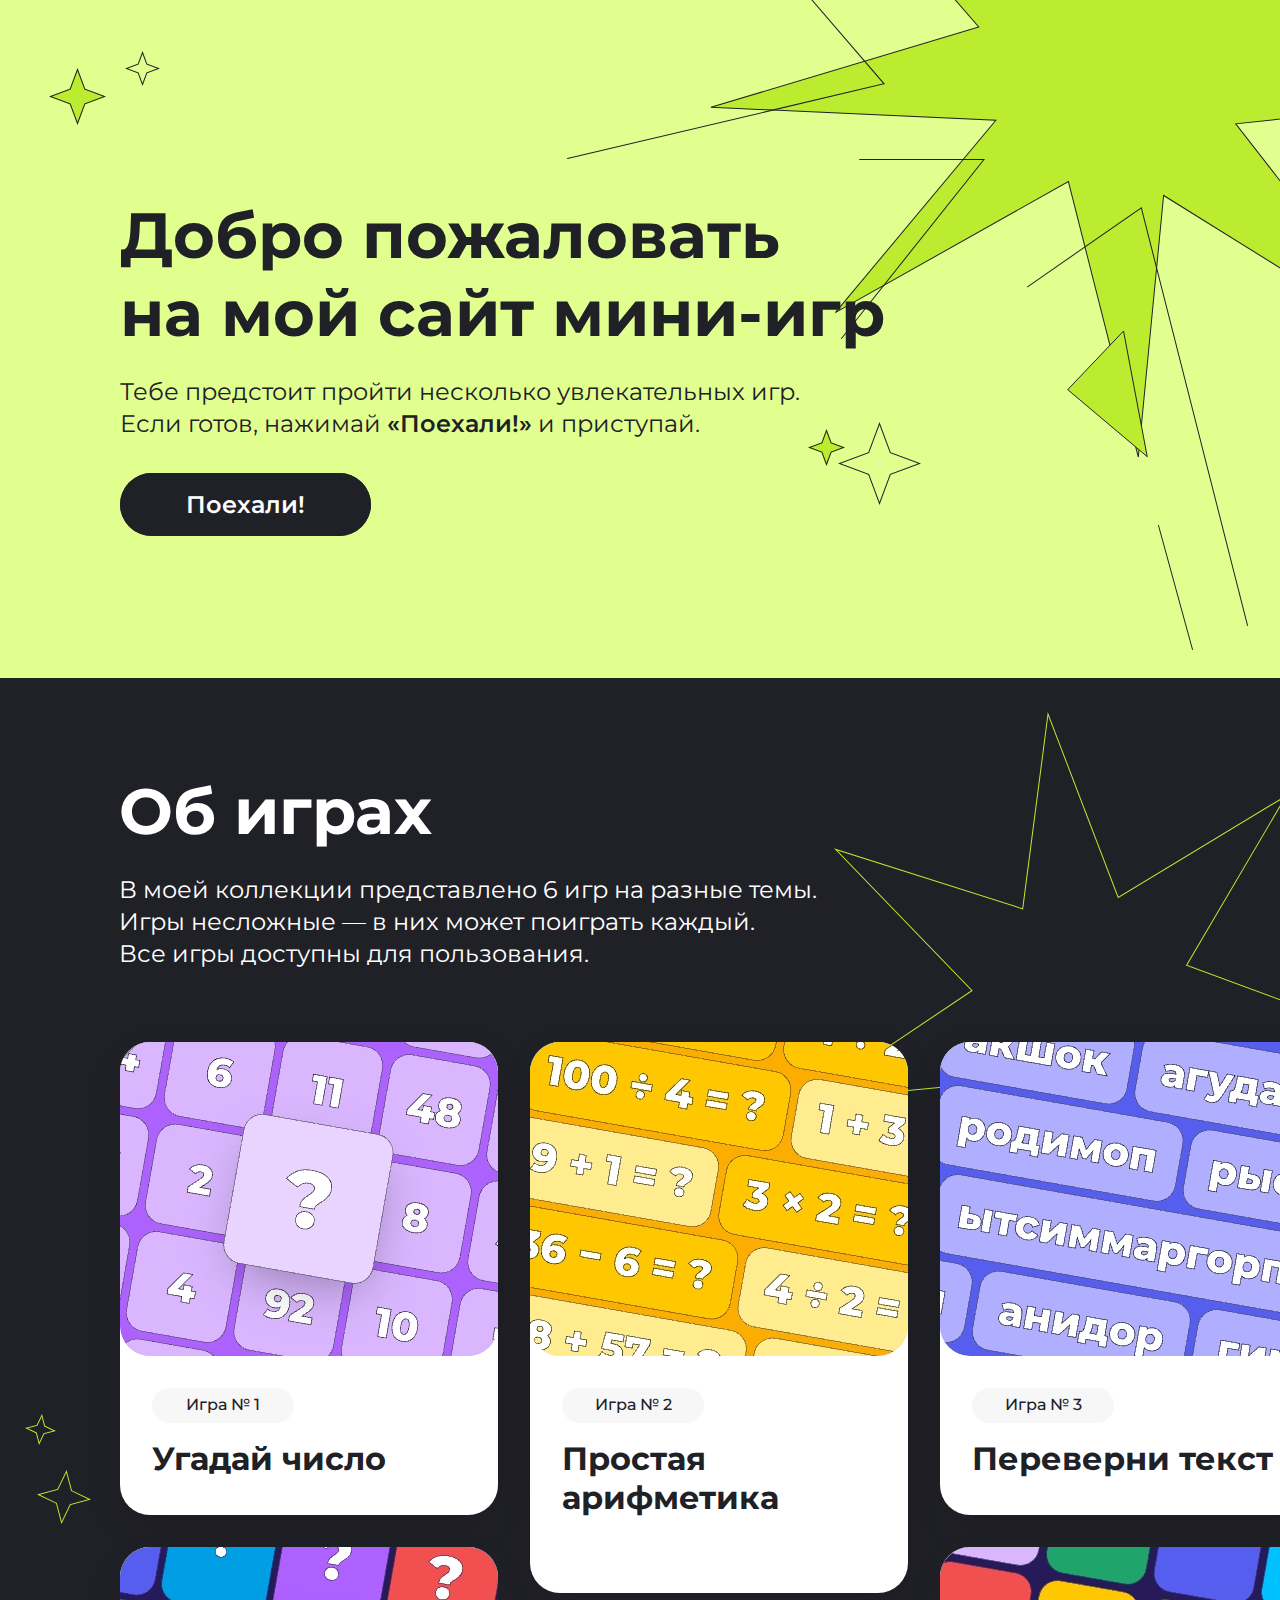
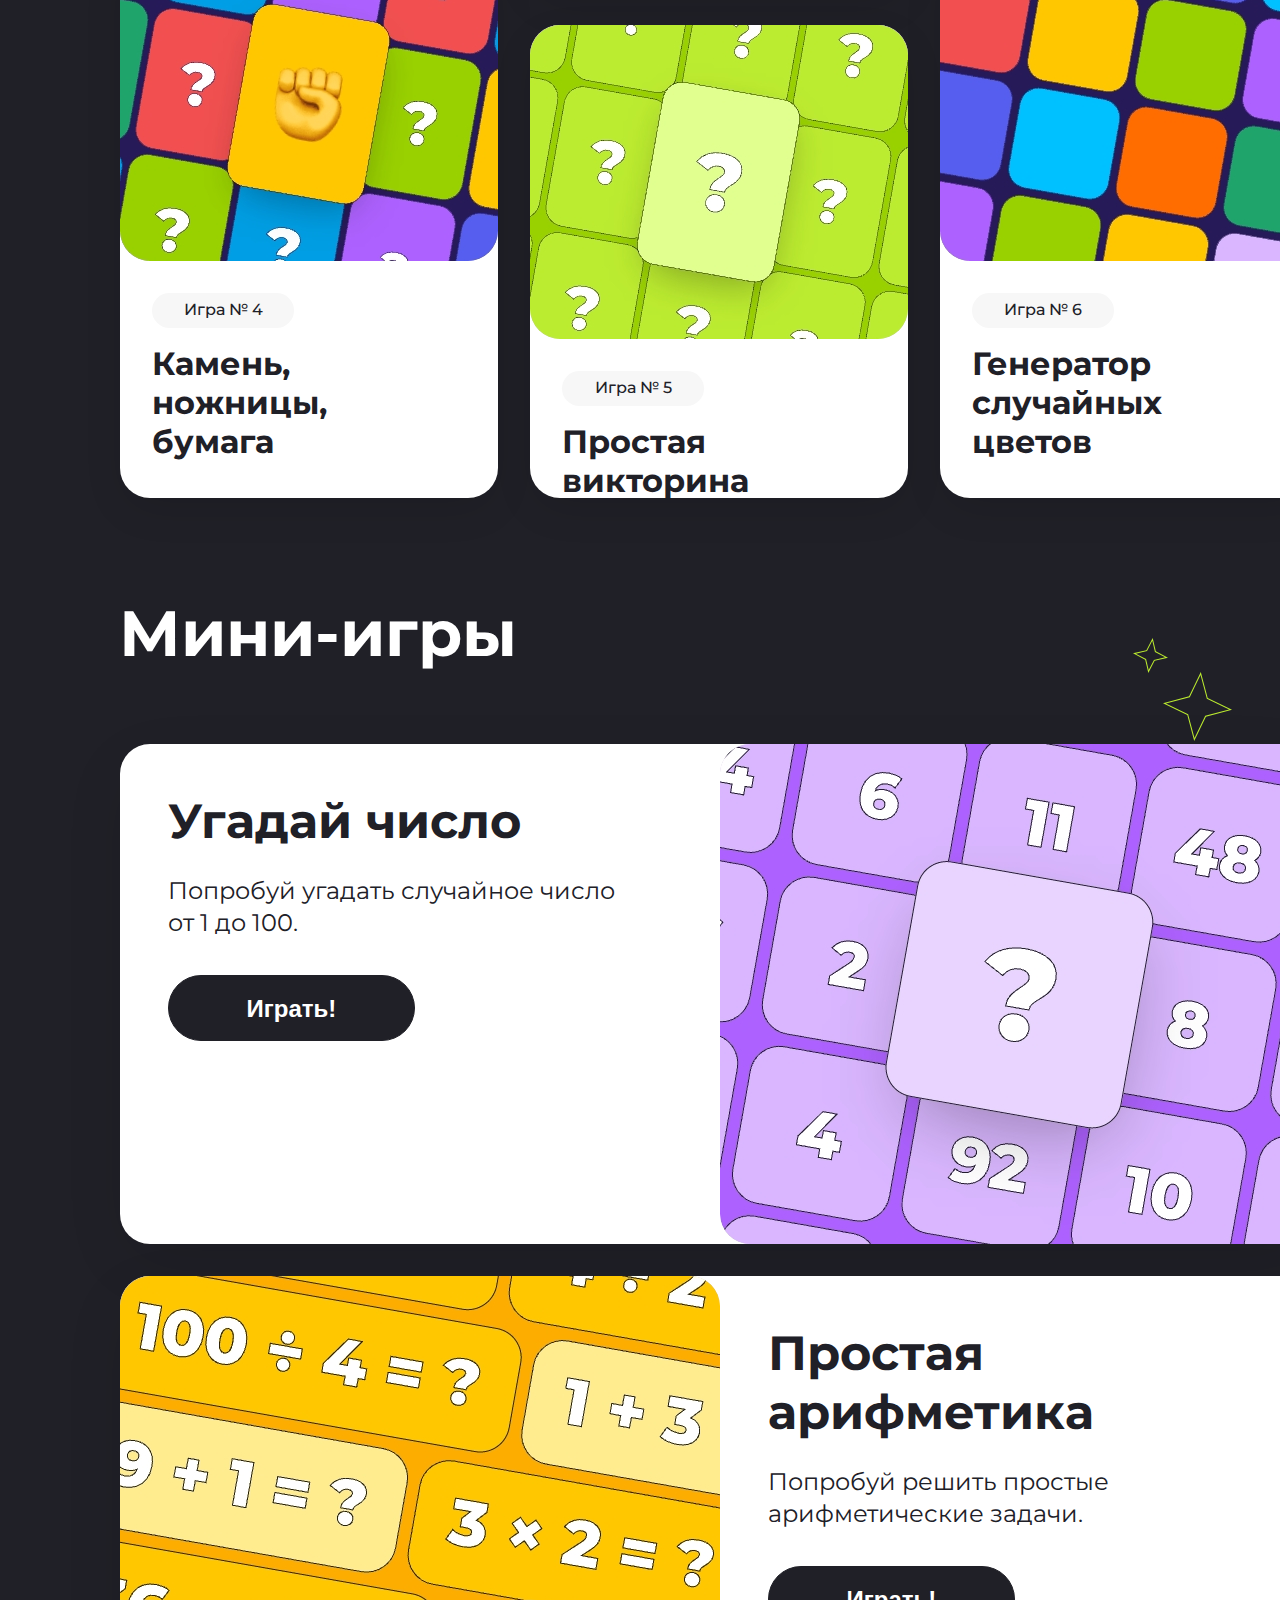
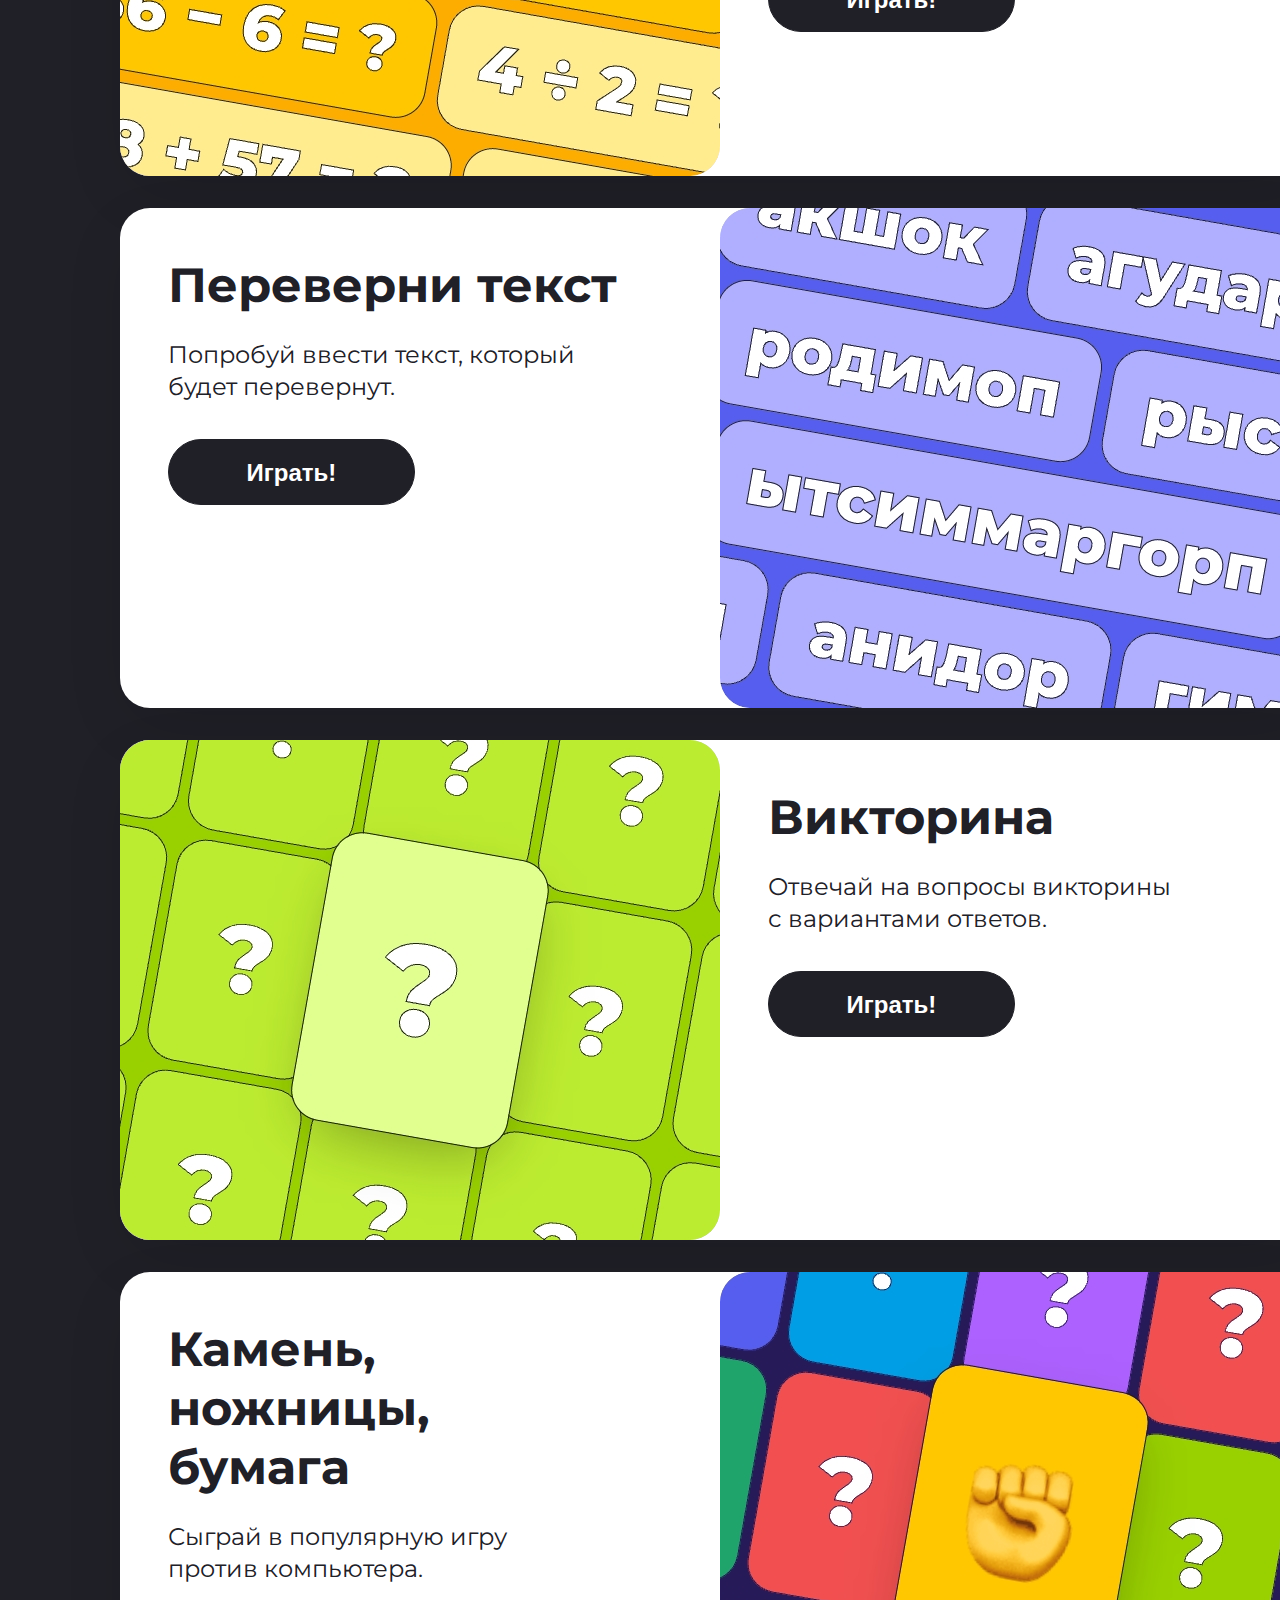
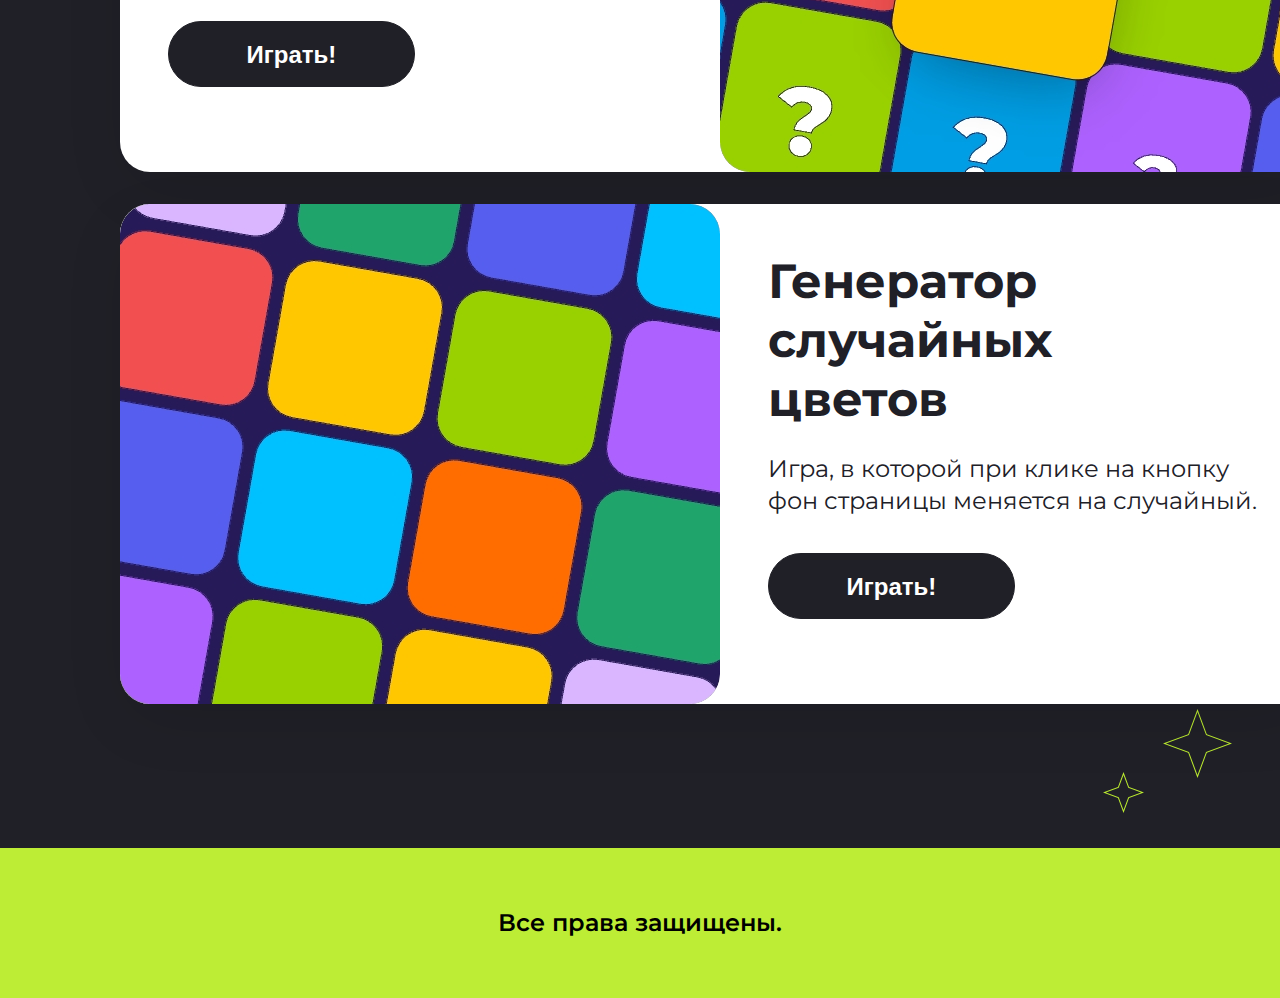
==== index.html @ 09693c7a "redid homework" ====
<!DOCTYPE html>
<html lang="en">

<head>
    <meta charset="UTF-8">
    <meta http-equiv="X-UA-Compatible" content="IE=edge">
    <meta name="viewport" content="width=device-width, initial-scale=1.0">
    <link rel="preconnect" href="https://fonts.googleapis.com">
    <link rel="preconnect" href="https://fonts.gstatic.com" crossorigin>
    <link href="https://fonts.googleapis.com/css2?family=Montserrat:ital,wght@0,100..900;1,100..900&display=swap" rel="stylesheet">
    <link rel="stylesheet" href="style.css">
    <title>Document</title>
</head>

<body>
    <header class="head middle head__multibackground center">   
        <h1 class="head__headr">Добро пожаловать <br> на мой сайт мини-игр</h1>
        <p class="head__text">Тебе предстоит пройти несколько увлекательных игр. Если готов, нажимай <a
            class="head__lk" href="#goguys">«Поехали!»</a> и приступай.</p>
        <div class="head__link">
            <a class="head__button" href="#goguys">Поехали!</a> 
        </div>    
        <!--<div class="head__animation-line">
            <div class="head__animation">
                <p class="head__foot">ВИКТОРИНА</p>
            <img class="head__foot" src="./img/Star.png" alt="">
            <p class="head__foot">УГАДАЙ ЧИСЛО</p>
            <img class="head__foot" src="./img/Star.png" alt="">
            <p class="head__foot">ПЕРЕВЕРНИ ТЕКСТ</p>
            <img class="head__foot" src="./img/Star.png" alt="">
            <p class="head__foot">ПРОСТАЯ АРИФМЕТИКА</p>
            </div>-->           
        </div>           
    </header>
    <main id="goguys" class="center">
        <div id="goguys" class="about-games middle about-games__multibackground">
            <h1 class="about-games__head">Об играх</h1>
            <p class="about-games__contain">В моей коллекции представлено 6 игр на разные темы. <br> Игры несложные — в
                них может поиграть каждый. <br> Все игры доступны для пользования.</p>
            <div class="about-games__cards"> 
                <div class="about-games__inflex">
                    <a href="#угадайчисло" class="about-games__card">
                        <img class="about-games__pict" src="./img/Guessnumerous.jpeg" alt="">
                        <div class="about-games__low">
                            <p class="about-games__number">Игра № 1</p>
                            <Strong class="about-games__guess">Угадай число</Strong>
                        </div>
                    </a>
                    <a href="#каменьножницыбумага" class="about-games__card big">
                        <img class="about-games__pict" src="./img/Stone,scissors,paper.jpeg" alt="">
                        <div class="about-games__low">
                            <p class="about-games__number">Игра № 4</p>
                            <Strong class="about-games__guess">Камень, <br> ножницы, <br> бумага</Strong>
                        </div>
                    </a>
                </div>
                <div class="about-games__inflex">
                    <a href="#простаяарифметика" class="about-games__card big">
                        <img class="about-games__pict" src="./img/Simplemath.jpeg" alt="">
                        <div class="about-games__low">
                            <p class="about-games__number">Игра № 2</p>
                            <Strong class="about-games__guess">Простая <br> арифметика</Strong>
                        </div>
                    </a>
                    <a href="#простаявикторина" class="about-games__card">
                        <img class="about-games__pict" src="./img/Simplequiz.jpeg" alt="">
                        <div class="about-games__low">
                            <p class="about-games__number">Игра № 5</p>
                            <Strong class="about-games__guess">Простая <br> викторина</Strong>
                        </div>
                    </a>
                </div>
                <div class="about-games__inflex">
                    <a href="#перевернитекст" class="about-games__card">
                        <img class="about-games__pict" src="./img/Turnovertext.jpeg" alt="">
                        <div class="about-games__low">
                            <p class="about-games__number">Игра № 3</p>
                            <Strong class="about-games__guess">Переверни текст</Strong>
                        </div>
                    </a>
                    <a href="#генераторслучайныхчисел" class="about-games__card big">
                        <img class="about-games__pict" src="./img/Randomcolorgenerator.jpeg" alt="">
                        <div class="about-games__low">
                            <p class="about-games__number">Игра № 6</p>
                            <Strong class="about-games__guess">Генератор <br> случайных <br> цветов</Strong>
                        </div>
                    </a>
                </div>               
            </div>
        </div>
        <div class="mini-games middle mini-games__multibackground">
            <h1 class="mini-games__headr">Мини-игры</h1>
            <div class="mini-games__block">
                <div id="угадайчисло" class="mini-games__card">
                    <div class="mini-games__incard">
                        <p class="mini-games__name">Угадай число</p>
                        <span class="mini-games__text">Попробуй угадать случайное число <br> от 1 до 100.</span>
                        <button class="mini-games__button">Играть!</button>
                    </div>
                    <img class="mini-games__pict" src="./img/card1.jpeg" alt="">
                </div>
                <div id="простаяарифметика" class="mini-games__card vise-versa">
                    <div class="mini-games__incard left">
                        <p class="mini-games__name">Простая <br> арифметика</p>
                        <span class="mini-games__text">Попробуй решить простые <br> арифметические задачи.</span>
                        <button class="mini-games__button">Играть!</button>
                    </div>
                    <img class="mini-games__pict" src="./img/Card2.jpeg" alt="">
                </div>
                <div id="перевернитекст" class="mini-games__card">
                    <div class="mini-games__incard">
                        <p class="mini-games__name">Переверни текст</p>
                        <span class="mini-games__text">Попробуй ввести текст, который <br> будет перевернут.</span>
                        <button class="mini-games__button">Играть!</button>
                    </div>
                    <img class="mini-games__pict" src="./img/Card3.jpeg" alt="">
                </div>
                <div id="простаявикторина" class="mini-games__card vise-versa">
                    <div class="mini-games__incard left">
                        <p class="mini-games__name">Викторина</p>
                        <span class="mini-games__text">Отвечай на вопросы викторины <br> с вариантами ответов.</span>
                        <button class="mini-games__button">Играть!</button>
                    </div>
                    <img class="mini-games__pict" src="./img/Card4.jpeg" alt="">
                </div>
                <div id="каменьножницыбумага" class="mini-games__card">
                    <div class="mini-games__incard">
                        <p class="mini-games__name">Камень, <br> ножницы, <br> бумага</p>
                        <span class="mini-games__text">Сыграй в популярную игру <br> против компьютера.</span>
                        <button class="mini-games__button">Играть!</button>
                    </div>
                    <img class="mini-games__pict" src="./img/Card5.jpeg" alt="">
                </div>
                <div id="генераторслучайныхчисел" class="mini-games__card vise-versa">
                    <div class="mini-games__incard left">
                        <p class="mini-games__name">Генератор <br> случайных <br> цветов</p>
                        <span class="mini-games__text">Игра, в которой при клике на кнопку <br> фон страницы меняется на случайный.</span>
                        <button class="mini-games__button">Играть!</button>
                    </div>
                    <img class="mini-games__pict" src="./img/Card6.jpeg" alt="">
                </div>
            </div>
        </div>
    </main>
    <footer class="center">
        <h1 class="footer__text">Все права защищены.</h1>
    </footer>
<script src="script.js"></script>
</body>

</html>
---- style.css ----
* {
  margin: 0;
  padding: 0;
}

body {
  font-family: "Montserrat", serif;
  font-optical-sizing: auto;
  font-style: normal;
}

/*.center{padding-left: calc(50% - 720px);
    padding-right: calc(50% - 720px);}*/
.head {
  position: relative;
  background: rgb(225, 255, 143);
}
.head__headr {
  padding-left: 120px;
  padding-top: 196px;
  color: rgb(32, 32, 39);
  font-size: 64px;
  font-weight: 700;
  line-height: 78px;
  letter-spacing: 0px;
  text-align: left;
}
.head__text {
  width: 720px;
  padding-left: 120px;
  margin-top: 24px;
  color: rgb(32, 32, 39);
  font-size: 24px;
  font-weight: 400;
  line-height: 32px;
  letter-spacing: 0px;
  text-align: left;
}
.head__lk {
  color: rgb(32, 32, 39);
  font-size: 24px;
  font-weight: 600;
  line-height: 32px;
  letter-spacing: 0px;
  text-align: left;
  text-decoration: none;
}
.head__link {
  padding-top: 48px;
  padding-left: 120px;
  padding-bottom: 156px;
}
.head__button {
  width: 247px;
  height: 66px;
  padding: 16px 65px 16px 65px;
  box-sizing: border-box;
  border: 1px solid rgb(32, 32, 39);
  border-radius: 60px;
  background: rgb(32, 32, 39);
  color: rgb(255, 255, 255);
  font-size: 24px;
  font-weight: 600;
  line-height: 141.69%;
  letter-spacing: 0%;
  text-align: center;
  text-decoration: none;
}
.head__button:hover {
  color: rgb(32, 32, 39);
  background: rgb(255, 255, 255);
}
.head__animation-line {
  background-color: #BCEC30;
  margin-top: 156px;
  overflow: hidden;
}
.head__foot {
  color: rgb(32, 32, 39);
  font-size: 30px;
  font-weight: 700;
  line-height: 110%;
  letter-spacing: 4%;
  text-align: left;
  text-transform: uppercase;
  white-space: nowrap;
}
.head__animation {
  height: 90px;
  display: flex;
  flex-direction: row;
  align-items: center;
  gap: 51px;
  /*animation: moveLeft 3s infinite;*/
}
.head__multibackground {
  background-image: url(./img/Star\ 3.svg), url(./img/Star\ 2.svg), url(./img/Vector\ 4780.svg), url(./img/Vector\ 4781.svg), url(./img/Star\ 5.svg), url(./img/Star\ 4.svg), url(./img/Vector\ 4791.svg), url(./img/Vector\ 4788.svg), url(./img/Vector\ 4782.svg), url(./img/Vector\ \(5\).svg);
  background-position: 10% 8%, 4% 11%, 59% -1%, 74% 32%, 65% 67%, 70% 71%, 93% 95%, 89% 60%, 97% 80%, 150% 300%;
  background-repeat: no-repeat, no-repeat, no-repeat, no-repeat, no-repeat, no-repeat, no-repeat, no-repeat, no-repeat, no-repeat;
}

@keyframes moveLeft {
  0% {
    transform: translateX(0);
  }
  50% {
    transform: translateX(-100px);
  }
  100% {
    transform: translateX(0);
  }
}
.about-games {
  background: rgb(32, 32, 39);
}
.about-games__head {
  padding-left: 119px;
  padding-top: 94px;
  color: rgb(255, 255, 255);
  font-size: 64px;
  font-weight: 700;
  line-height: 78px;
  letter-spacing: 0px;
  text-align: left;
}
.about-games__contain {
  padding-left: 119px;
  padding-top: 24px;
  color: rgb(255, 255, 255);
  font-size: 24px;
  font-weight: 400;
  line-height: 32px;
  letter-spacing: 0px;
  text-align: left;
}
.about-games__cards {
  display: flex;
  justify-content: space-between;
  flex-wrap: nowrap;
  gap: 32px;
  margin-left: 120px;
  margin-right: 120px;
  margin-top: 72px;
}
.about-games__inflex {
  display: flex;
  flex-direction: column;
  gap: 32px;
}
.about-games__card {
  width: 378px;
  height: 473px;
  display: flex;
  flex-direction: column;
  box-sizing: border-box;
  border-radius: 30px;
  box-shadow: 0px 12.61px 42.25px -7.57px rgba(0, 0, 0, 0.13);
  background: rgb(255, 255, 255);
  text-decoration: none;
}
.about-games__pict {
  border-radius: 30px;
}
.about-games__low {
  display: flex;
  flex-direction: column;
  justify-content: flex-start;
  align-items: flex-start;
  gap: 16px;
  padding: 32px 32px 36px 32px;
}
.about-games__number {
  width: 110px;
  padding: 8px 16px 10px 16px;
  border-radius: 52.58px;
  background: rgb(247, 247, 247);
  color: rgb(32, 32, 39);
  font-size: 16px;
  font-weight: 500;
  line-height: 110%;
  letter-spacing: 0px;
  text-align: center;
  vertical-align: middle;
}
.about-games__guess {
  color: rgb(32, 32, 39);
  font-size: 32px;
  font-weight: 700;
  line-height: 39px;
  letter-spacing: 0px;
  text-align: left;
}
.about-games__multibackground {
  background-image: url(./img/Star\ 11.svg), url(./img/Star\ 12.svg), url(./img/Star\ 1.svg);
  background-position: 2% 53%, 3% 58%, 113% 4%;
  background-repeat: no-repeat, no-repeat, no-repeat;
}

.big {
  height: 551px;
}

.mini-games {
  background: rgb(32, 32, 39);
}
.mini-games__headr {
  color: rgb(255, 255, 255);
  font-size: 64px;
  font-weight: 700;
  line-height: 78px;
  letter-spacing: 0px;
  text-align: left;
  padding-left: 119px;
  padding-top: 96px;
}
.mini-games__block {
  display: flex;
  flex-direction: column;
  gap: 32px;
  margin-left: 120px;
  margin-top: 72px;
  padding-bottom: 144px;
}
.mini-games__card {
  border-radius: 30px;
  box-shadow: 0px 20px 67px -12px rgba(0, 0, 0, 0.13);
  background: rgb(255, 255, 255);
  display: flex;
  flex-direction: row;
  box-sizing: border-box;
  justify-content: space-between;
  width: 1200px;
}
.mini-games__incard {
  display: flex;
  flex-direction: column;
  padding: 48px;
}
.mini-games__name {
  color: rgb(32, 32, 39);
  font-size: 48px;
  font-weight: 700;
  line-height: 59px;
  letter-spacing: 0px;
  text-align: left;
}
.mini-games__text {
  color: rgb(32, 32, 39);
  font-size: 24px;
  font-weight: 400;
  line-height: 32px;
  letter-spacing: 0px;
  text-align: left;
  margin-top: 24px;
}
.mini-games__button {
  margin-top: 36px;
  width: 247px;
  height: 66px;
  padding: 16px 28px 16px 28px;
  box-sizing: border-box;
  border: 1px solid rgb(32, 32, 39);
  border-radius: 60px;
  background: rgb(32, 32, 39);
  color: rgb(255, 255, 255);
  font-size: 24px;
  font-weight: 600;
  line-height: 141.69%;
  letter-spacing: 0%;
  text-align: center;
}
.mini-games__button:hover {
  color: rgb(32, 32, 39);
  background: rgb(255, 255, 255);
}
.mini-games__pict {
  border-radius: 30px;
}
.mini-games__multibackground {
  background-image: url(./img/Star\ 7.svg), url(./img/Star\ 6.svg), url(./img/Star\ 8.svg), url(./img/Star\ 10.svg);
  background-position: 91% 4%, 96% 5%, 96% 98%, 89% 99%;
  background-repeat: no-repeat, no-repeat, no-repeat, no-repeat;
}

.vise-versa {
  flex-direction: row-reverse;
  justify-content: flex-end;
}

.footer__text {
  height: 150px;
  background: rgb(189, 237, 53);
  display: flex;
  flex-direction: row;
  justify-content: center;
  align-items: center;
  color: rgb(0, 0, 0);
  font-size: 24px;
  font-weight: 600;
  line-height: 29px;
  letter-spacing: 0px;
  text-align: center;
}

.middle {
  padding-left: calc(50% - 720px);
  padding-right: calc(50% - 720px);
}

@media (max-width: 767px) {
  .head__headr {
    color: rgb(32, 32, 39);
    font-size: 40px;
    font-weight: 700;
    line-height: 49px;
    letter-spacing: 0px;
    text-align: center;
    width: 262px;
    padding-left: 40px;
    padding-top: 171px;
  }
  .head__text {
    color: rgb(32, 32, 39);
    font-size: 16px;
    font-weight: 400;
    line-height: 20px;
    letter-spacing: 0px;
    text-align: center;
    width: 296px;
    padding-left: 24px;
  }
  .head__lk {
    font-size: 16px;
    font-weight: 600;
    line-height: 20px;
  }
  .head__link {
    padding-left: 30px;
    padding-top: 72px;
    padding-bottom: 107px;
  }
  .head__button {
    padding: 16px 109px 16px 109px;
    font-size: 16px;
  }
  .head__multibackground {
    background-image: url(./img/Star\ 3.svg), url(./img/Star\ 2.svg), url(./img/Vector\ 4780.svg), url(./img/Vector\ 4781.svg), url(./img/Star\ 5.svg), url(./img/Star\ 4.svg), url(./img/Vector\ 4791.svg), url(./img/Vector\ 4788.svg), url(./img/Vector\ 4782.svg), url(./img/Vector\ \(5\).svg), url(./img/Star\ 2\ \(1\).svg), url(./img/Star\ 3\ \(1\).svg), url(./img/Vector\ \(6\).svg), url(./img/Star\ 5\ \(1\).svg), url(./img/Star\ 4\ \(1\).svg);
    background-position: -1000% -8000%, -10004% -100011%, -300059% -97771%, -72636374% -7377232%, -88465% -7467667%, -47477470% -37363671%, -37373793% -3837395%, -383889% -383860%, -282897% -383880%, 155% -2200%, 10% 13%, 24% 9%, 168% -20%, 72% 90%, 82% 95%;
    background-repeat: no-repeat, no-repeat, no-repeat, no-repeat, no-repeat, no-repeat, no-repeat, no-repeat, no-repeat, no-repeat, no-repeat, no-repeat, no-repeat, no-repeat, no-repeat;
  }
  .about-games {
    display: none;
  }
  .mini-games__card {
    flex-direction: column-reverse;
    width: 343px;
  }
  .mini-games__pict {
    width: 343px;
    height: 284.93px;
  }
  .mini-games__headr {
    padding-left: 0;
    padding-top: 48px;
    font-size: 40px;
    line-height: 49px;
  }
  .mini-games__block {
    margin-left: 0;
    margin-top: 48px;
    padding-bottom: 49px;
  }
  .mini-games__name {
    font-size: 32px;
    line-height: 39px;
  }
  .mini-games__text {
    font-size: 16px;
    line-height: 20px;
    margin-top: 16px;
  }
  .mini-games__incard {
    padding: 29.04px 29.04px 32.67px 29.04px;
  }
  .mini-games__button {
    font-size: 16px;
    width: 285px;
    height: 55px;
    margin-top: 32px;
  }
  .mini-games__multibackground {
    background-image: url(./img/Star\ 7.svg), url(./img/Star\ 6.svg), url(./img/Star\ 8.svg), url(./img/Star\ 10.svg);
    background-position: -52626% -75754%, -585896% -58585%, -575796% -585898%, -585889% -585899%;
    background-repeat: no-repeat, no-repeat, no-repeat, no-repeat;
  }
  .middle {
    padding-left: 16px;
    padding-right: 16px;
  }
  .footer__text {
    height: 100px;
    font-size: 16px;
    line-height: 20px;
  }
}/*# sourceMappingURL=style.css.map */
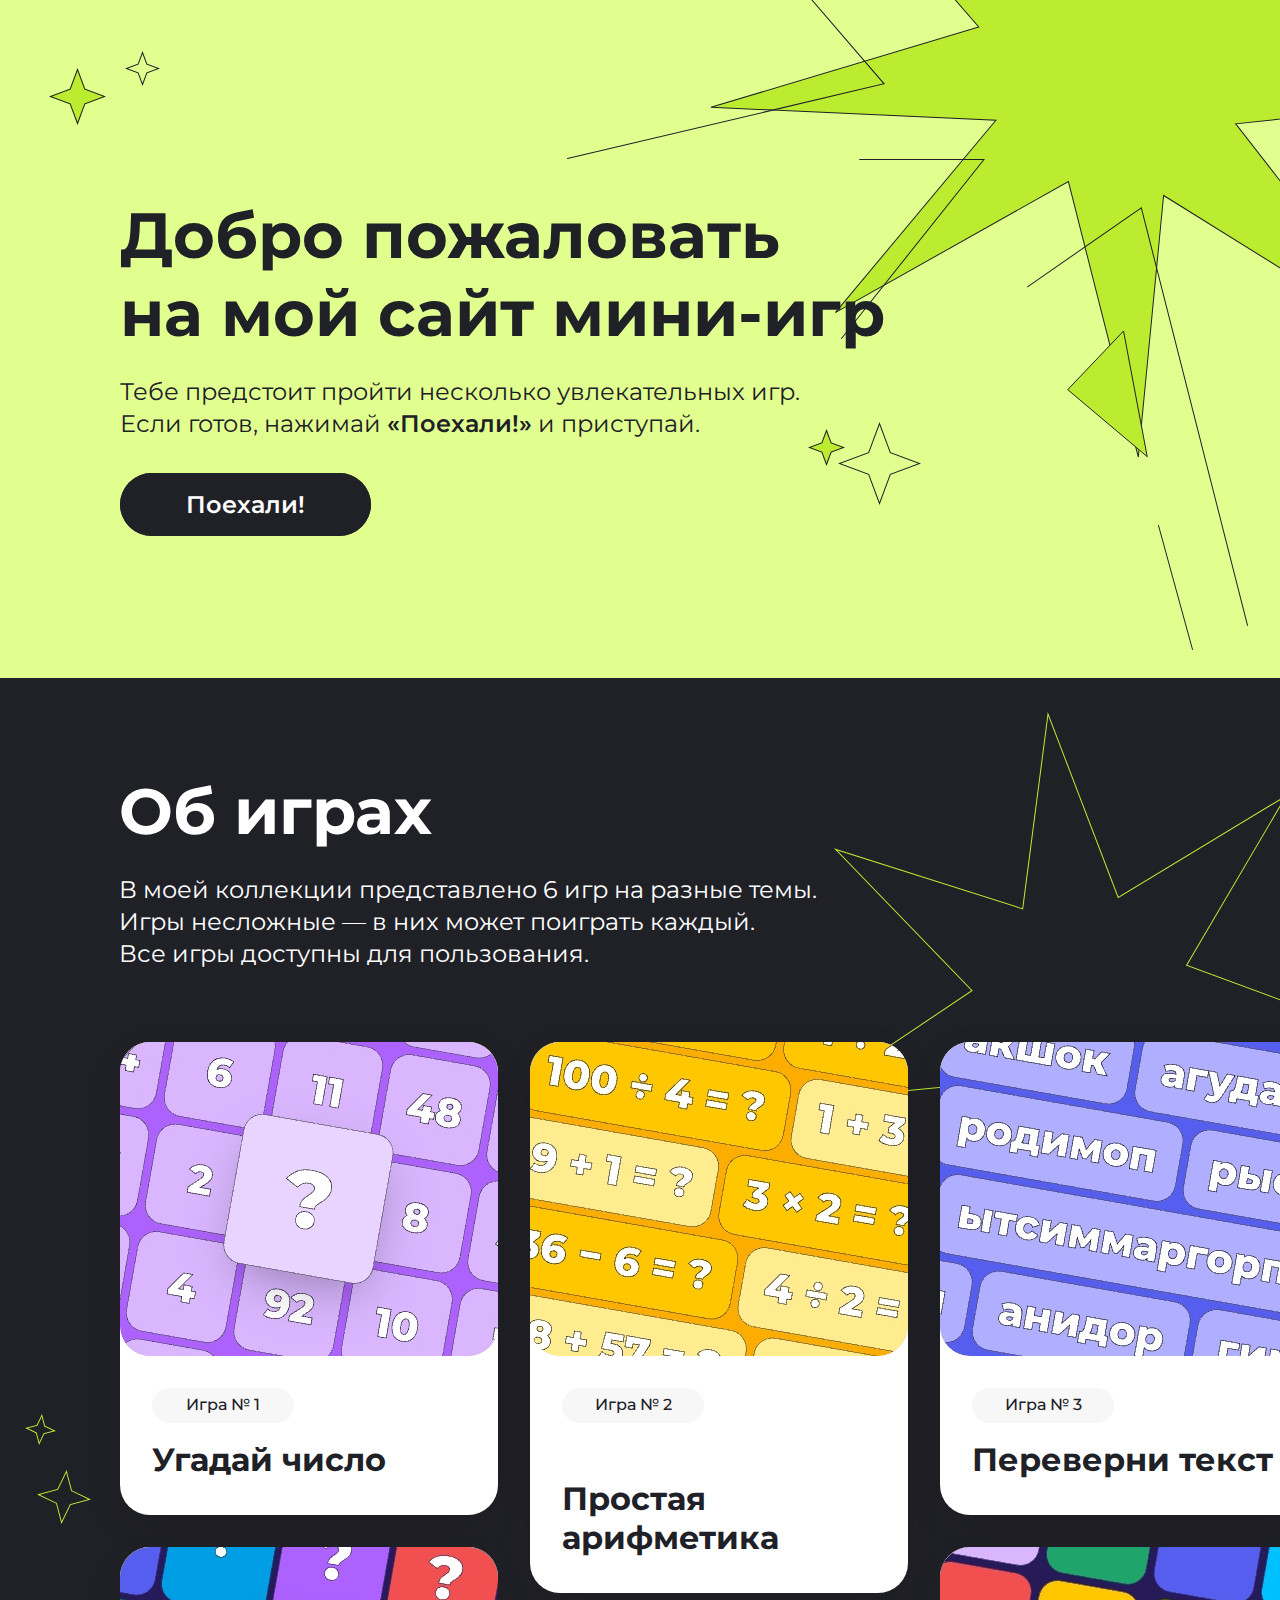
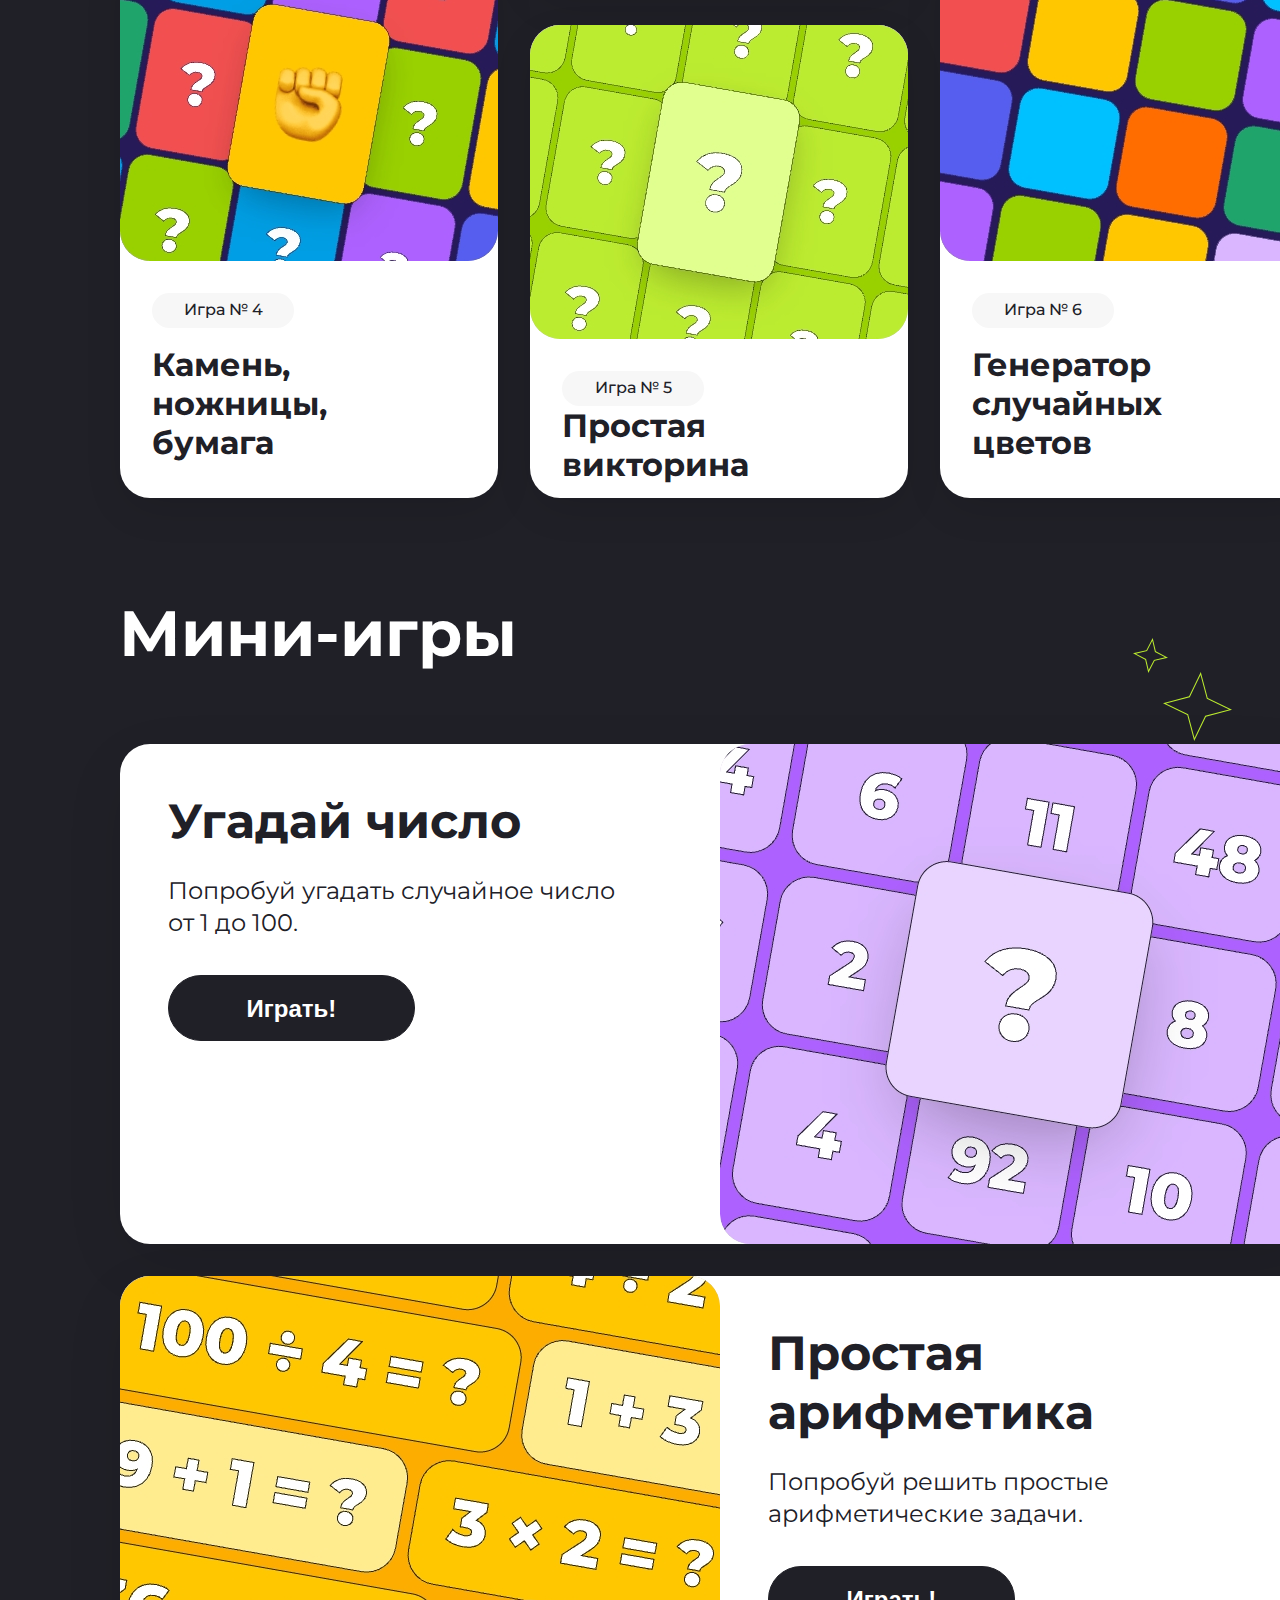
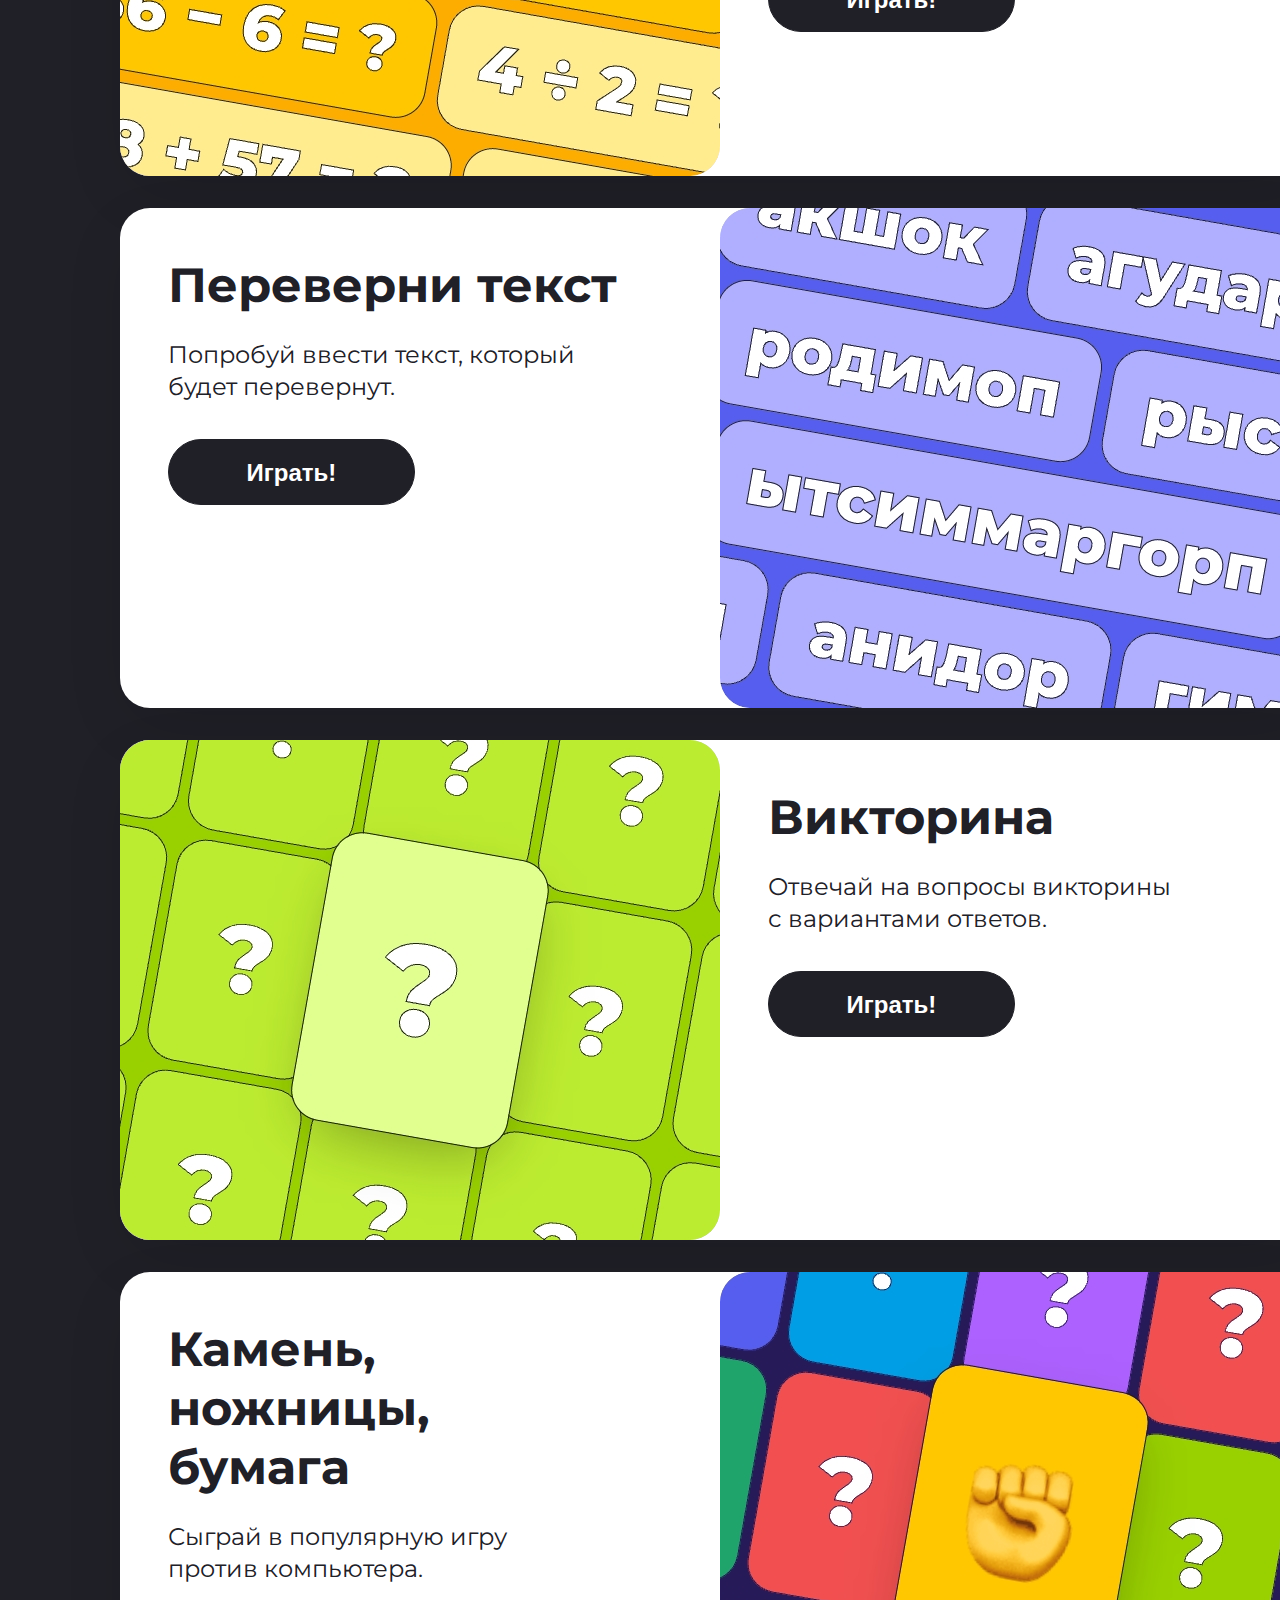
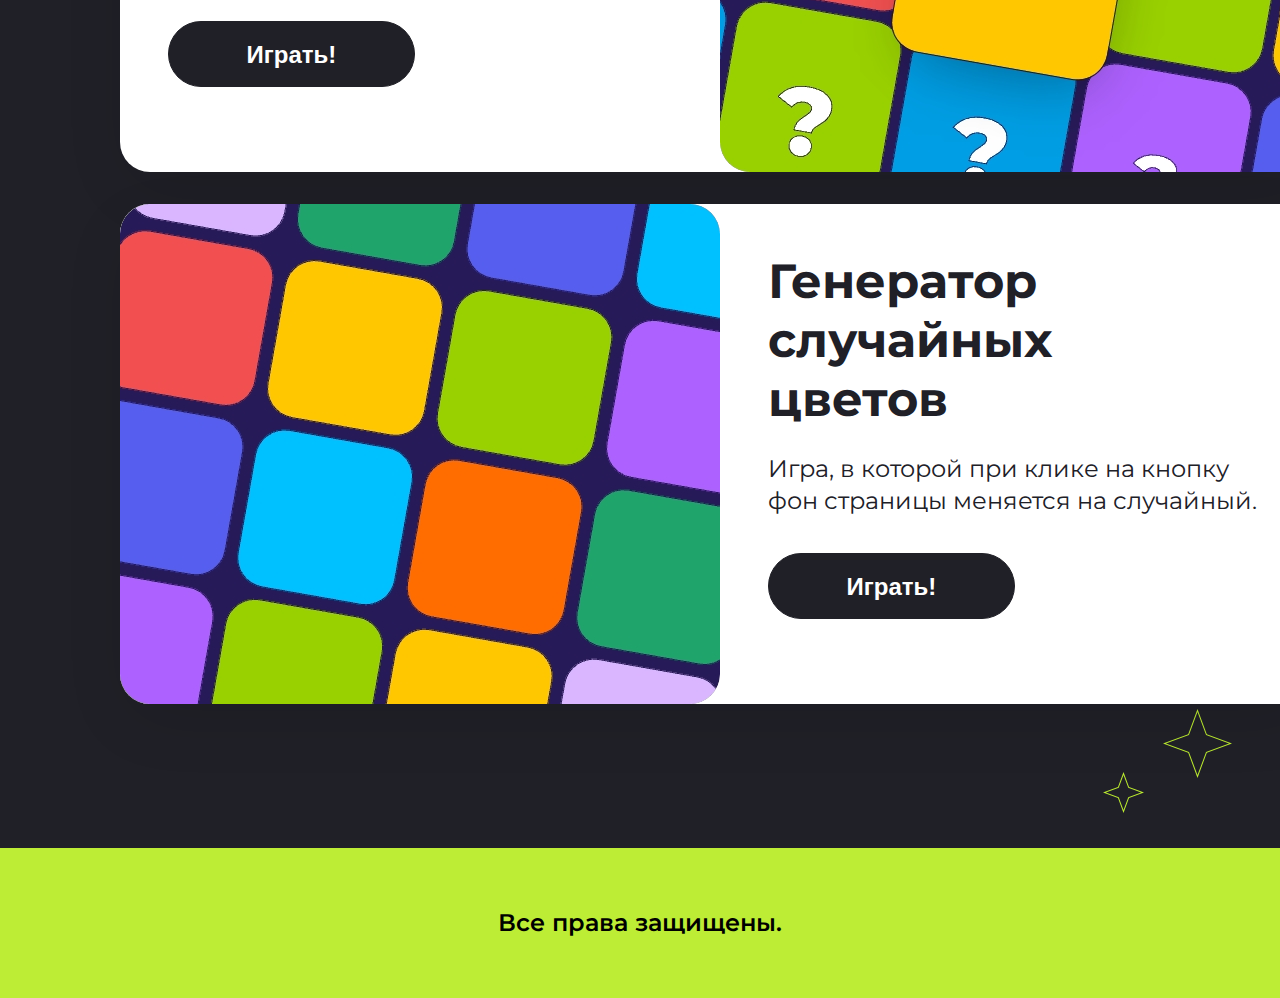
==== commit 868dd342: "correct last homework" ====
--- a/index.html
+++ b/index.html
@@ -29,11 +29,11 @@
             <p class="head__foot">ПЕРЕВЕРНИ ТЕКСТ</p>
             <img class="head__foot" src="./img/Star.png" alt="">
             <p class="head__foot">ПРОСТАЯ АРИФМЕТИКА</p>
-            </div>-->           
-        </div>           
+            </div>           
+        </div>-->           
     </header>
     <main id="goguys" class="center">
-        <div id="goguys" class="about-games middle about-games__multibackground">
+        <div class="about-games middle about-games__multibackground">
             <h1 class="about-games__head">Об играх</h1>
             <p class="about-games__contain">В моей коллекции представлено 6 игр на разные темы. <br> Игры несложные — в
                 них может поиграть каждый. <br> Все игры доступны для пользования.</p>
--- a/style.css
+++ b/style.css
@@ -164,10 +164,11 @@
 .about-games__low {
   display: flex;
   flex-direction: column;
-  justify-content: flex-start;
+  justify-content: space-between;
   align-items: flex-start;
-  gap: 16px;
   padding: 32px 32px 36px 32px;
+  flex-wrap: wrap;
+  height: 100%;
 }
 .about-games__number {
   width: 110px;
@@ -308,6 +309,11 @@
 }
 
 @media (max-width: 767px) {
+  .head {
+    display: flex;
+    flex-direction: column;
+    align-items: center;
+  }
   .head__headr {
     color: rgb(32, 32, 39);
     font-size: 40px;
@@ -316,8 +322,8 @@
     letter-spacing: 0px;
     text-align: center;
     width: 262px;
-    padding-left: 40px;
     padding-top: 171px;
+    padding-left: 0;
   }
   .head__text {
     color: rgb(32, 32, 39);
@@ -327,7 +333,7 @@
     letter-spacing: 0px;
     text-align: center;
     width: 296px;
-    padding-left: 24px;
+    padding-left: 0;
   }
   .head__lk {
     font-size: 16px;
@@ -335,12 +341,12 @@
     line-height: 20px;
   }
   .head__link {
-    padding-left: 30px;
     padding-top: 72px;
     padding-bottom: 107px;
+    padding-left: 0;
   }
   .head__button {
-    padding: 16px 109px 16px 109px;
+    padding: 16px 103px 16px 103px;
     font-size: 16px;
   }
   .head__multibackground {
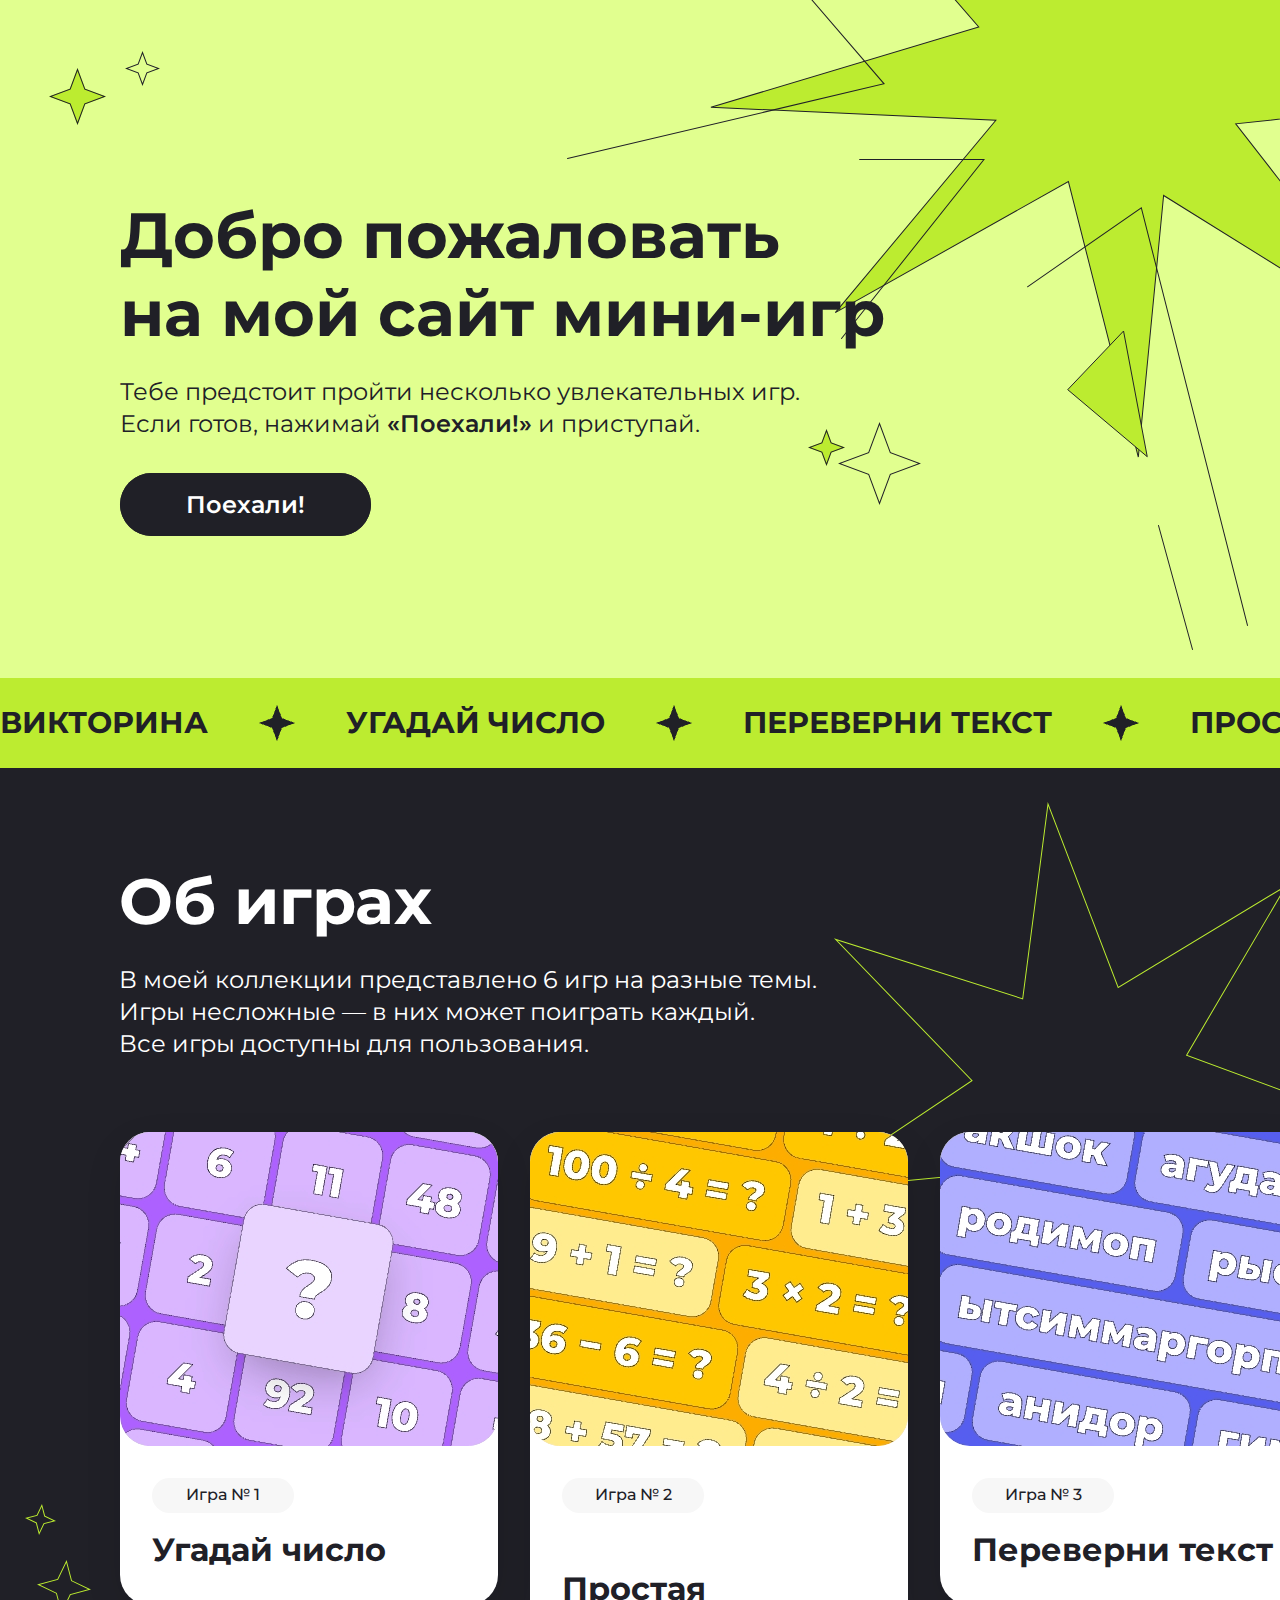
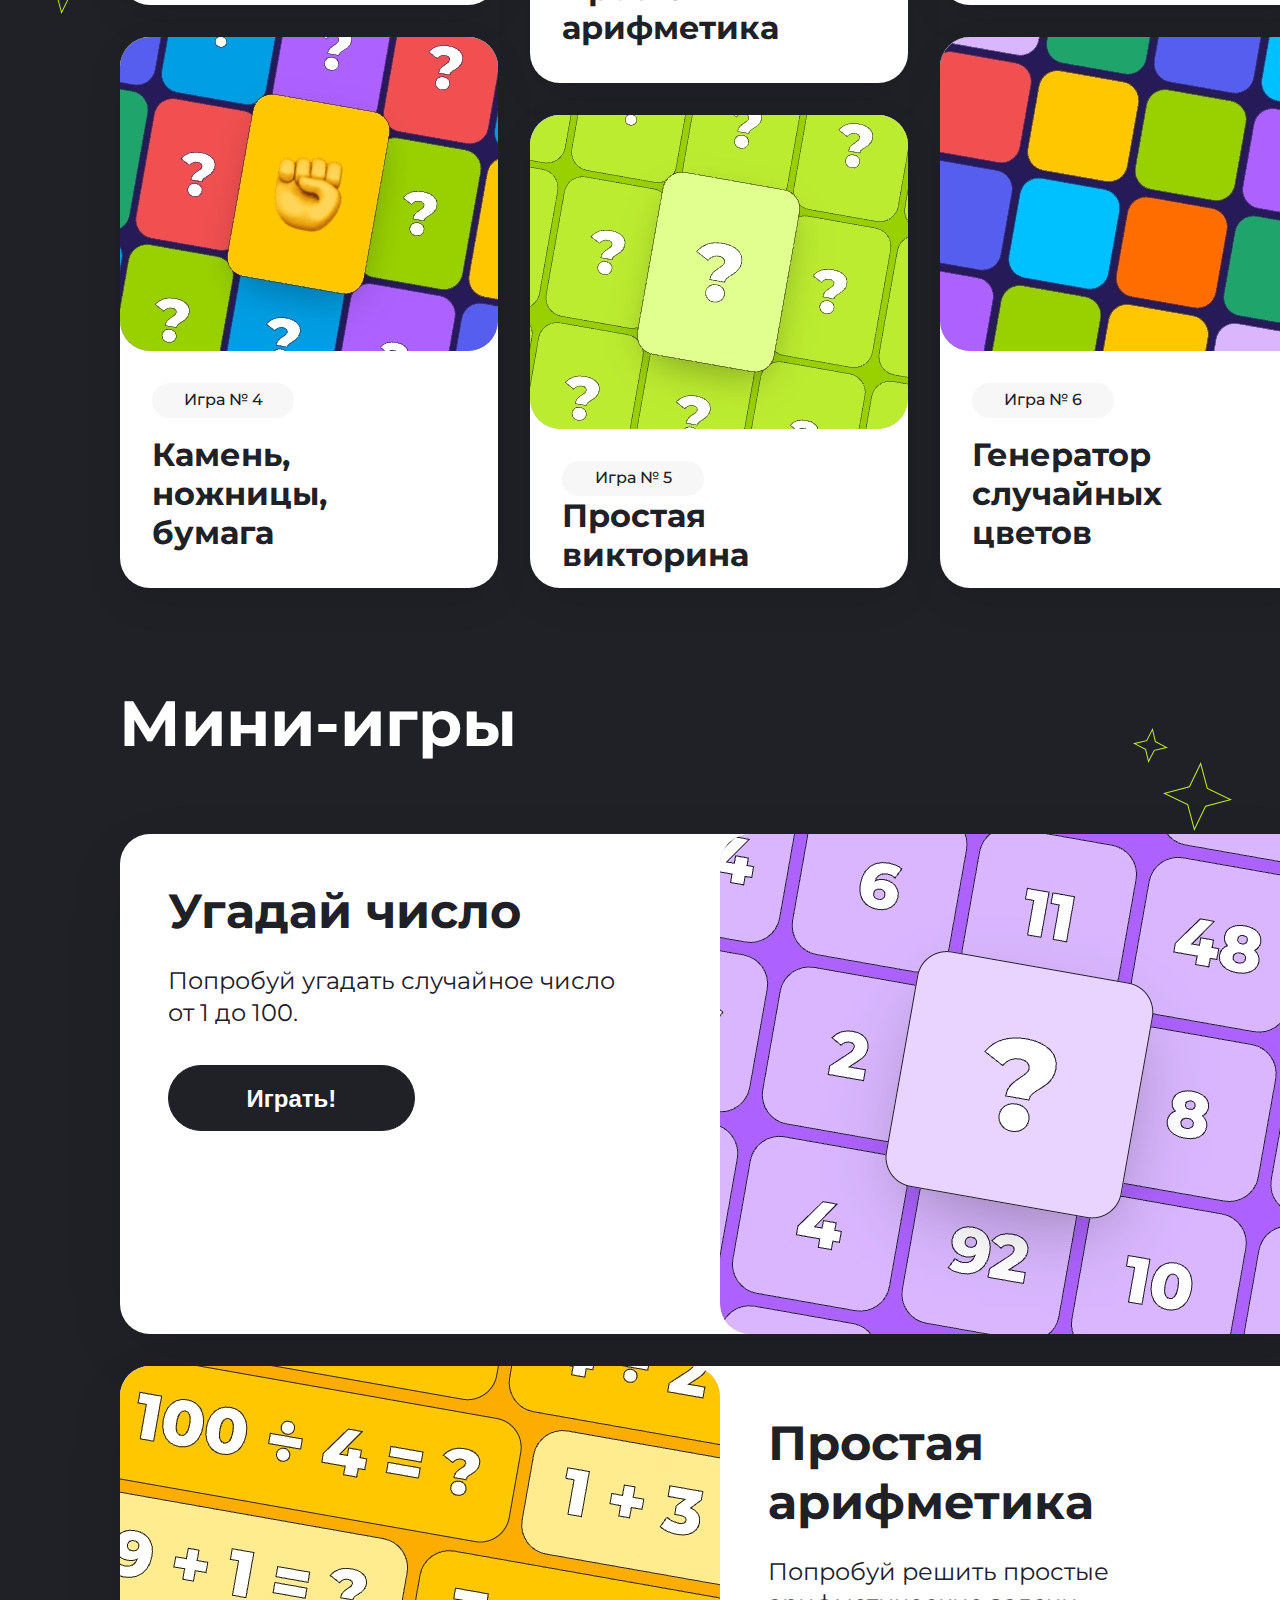
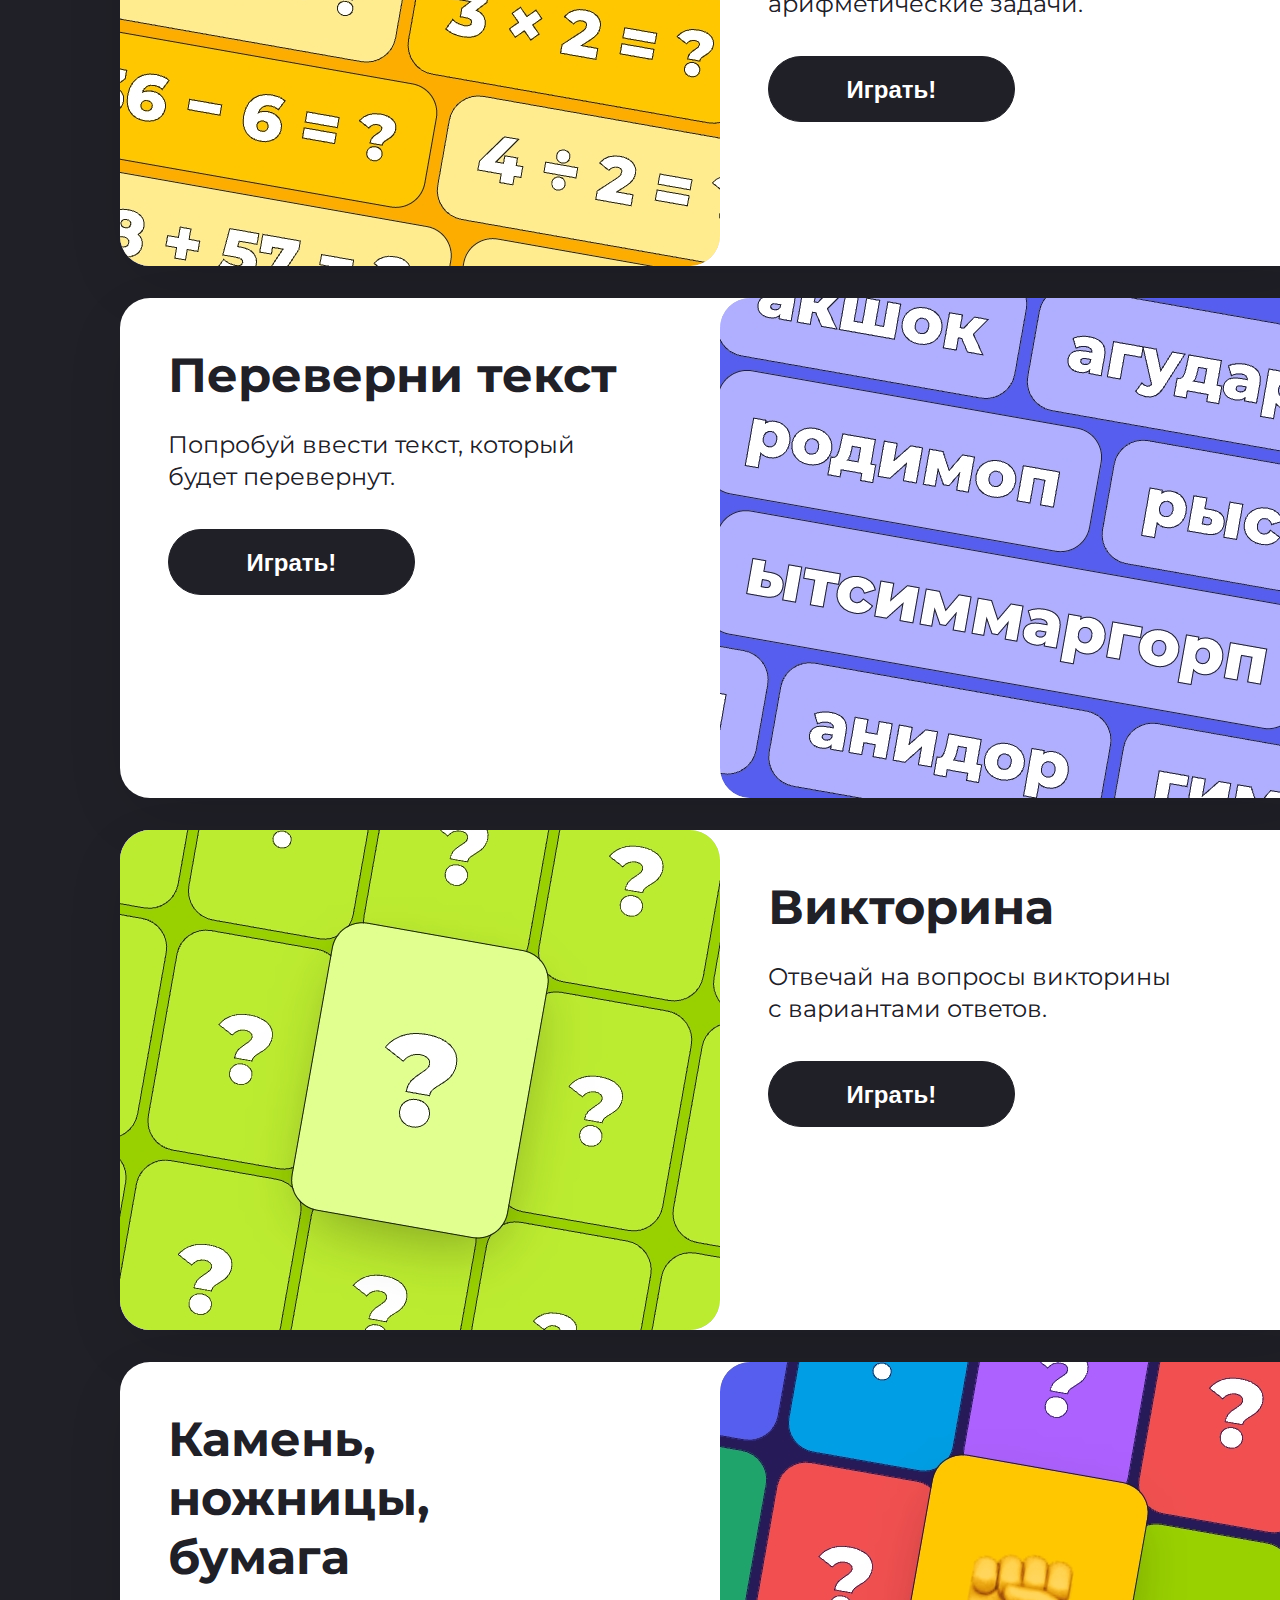
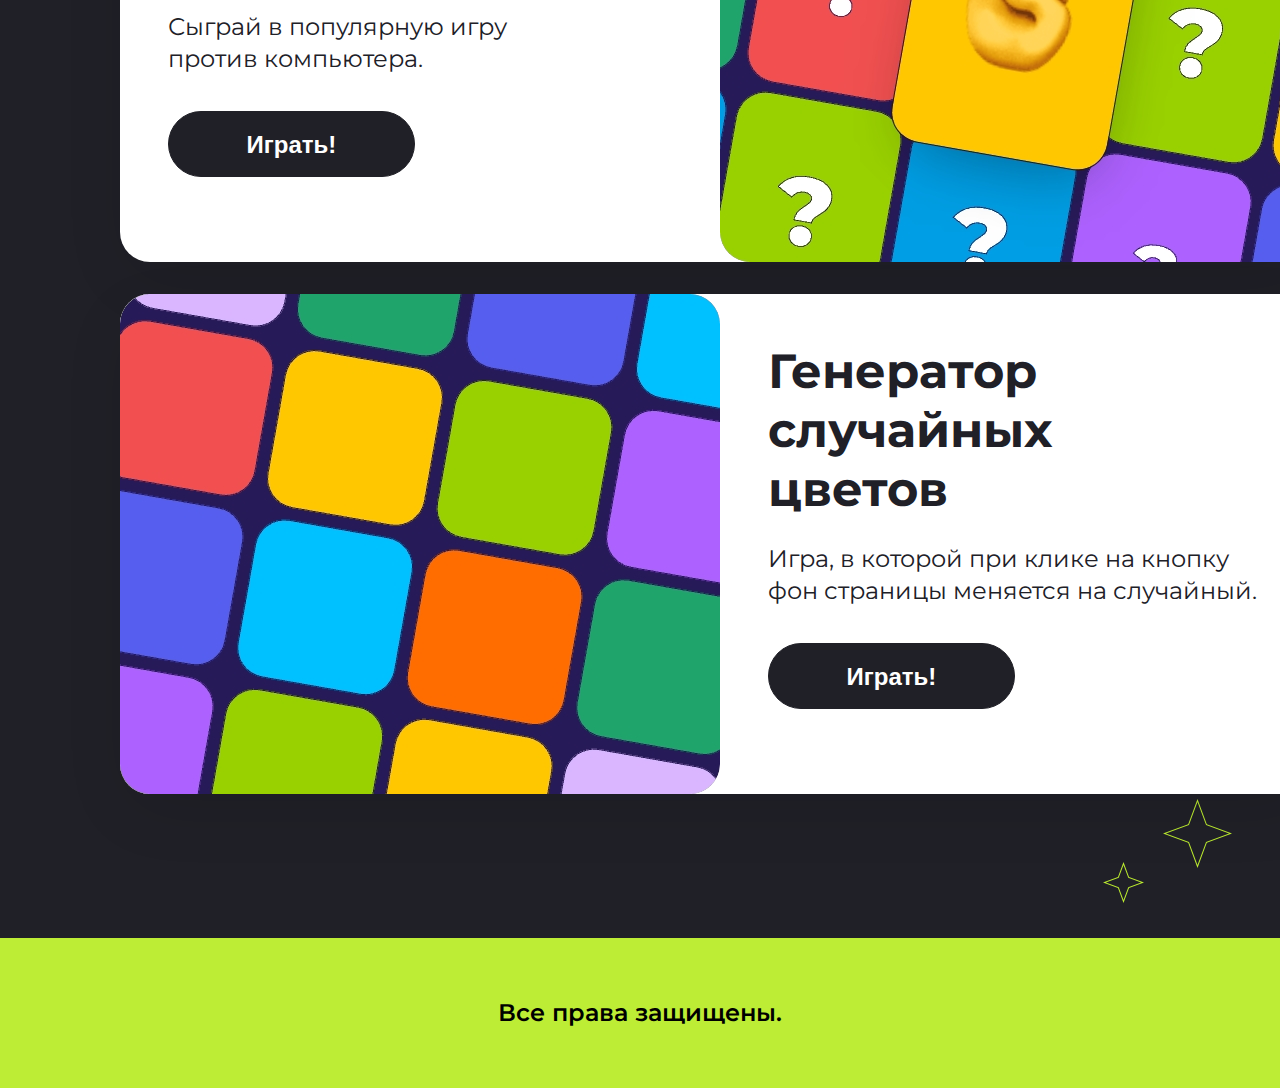
==== commit 5871071e: "made coursework" ====
--- a/index.html
+++ b/index.html
@@ -19,18 +19,41 @@
             class="head__lk" href="#goguys">«Поехали!»</a> и приступай.</p>
         <div class="head__link">
             <a class="head__button" href="#goguys">Поехали!</a> 
-        </div>    
-        <!--<div class="head__animation-line">
+        </div>
+        <!--<div class="head__anline">
             <div class="head__animation">
                 <p class="head__foot">ВИКТОРИНА</p>
-            <img class="head__foot" src="./img/Star.png" alt="">
-            <p class="head__foot">УГАДАЙ ЧИСЛО</p>
-            <img class="head__foot" src="./img/Star.png" alt="">
-            <p class="head__foot">ПЕРЕВЕРНИ ТЕКСТ</p>
-            <img class="head__foot" src="./img/Star.png" alt="">
-            <p class="head__foot">ПРОСТАЯ АРИФМЕТИКА</p>
-            </div>           
-        </div>-->           
+                <img class="head__foot" src="./img/Star.png" alt="">
+                <p class="head__foot">УГАДАЙ ЧИСЛО</p>
+                <img class="head__foot" src="./img/Star.png" alt="">
+                <p class="head__foot">ПЕРЕВЕРНИ ТЕКСТ</p>
+                <img class="head__foot" src="./img/Star.png" alt="">
+                <p class="head__foot">ПРОСТАЯ АРИФМЕТИКА</p>
+                <img class="head__foot" src="./img/Star.png" alt="">
+                <p class="head__foot">КАМЕНЬ, НОЖНИЦЫ, БУМАГА</p>
+                <img class="head__foot" src="./img/Star.png" alt="">
+                <p class="head__foot">ГЕНЕРАТОР СЛУЧАЙНЫХ ЦВЕТОВ</p>
+                <img class="head__foot" src="./img/Star.png" alt=""> 
+                </div>  
+        </div>-->                                          
+    </header>
+    <header>
+        <div class="head__anline">
+            <div class="head__animation">
+                <p class="head__foot">ВИКТОРИНА</p>
+                <img class="head__foot" src="./img/Star.png" alt="">
+                <p class="head__foot">УГАДАЙ ЧИСЛО</p>
+                <img class="head__foot" src="./img/Star.png" alt="">
+                <p class="head__foot">ПЕРЕВЕРНИ ТЕКСТ</p>
+                <img class="head__foot" src="./img/Star.png" alt="">
+                <p class="head__foot">ПРОСТАЯ АРИФМЕТИКА</p>
+                <img class="head__foot" src="./img/Star.png" alt="">
+                <p class="head__foot">КАМЕНЬ, НОЖНИЦЫ, БУМАГА</p>
+                <img class="head__foot" src="./img/Star.png" alt="">
+                <p class="head__foot">ГЕНЕРАТОР СЛУЧАЙНЫХ ЦВЕТОВ</p>
+                <img class="head__foot" src="./img/Star.png" alt=""> 
+                </div>  
+        </div> 
     </header>
     <main id="goguys" class="center">
         <div class="about-games middle about-games__multibackground">
@@ -95,7 +118,7 @@
                     <div class="mini-games__incard">
                         <p class="mini-games__name">Угадай число</p>
                         <span class="mini-games__text">Попробуй угадать случайное число <br> от 1 до 100.</span>
-                        <button class="mini-games__button">Играть!</button>
+                        <button onclick="guessNumerous()" class="mini-games__button">Играть!</button>
                     </div>
                     <img class="mini-games__pict" src="./img/card1.jpeg" alt="">
                 </div>
@@ -103,7 +126,7 @@
                     <div class="mini-games__incard left">
                         <p class="mini-games__name">Простая <br> арифметика</p>
                         <span class="mini-games__text">Попробуй решить простые <br> арифметические задачи.</span>
-                        <button class="mini-games__button">Играть!</button>
+                        <button onclick="simpleMath()" class="mini-games__button">Играть!</button>
                     </div>
                     <img class="mini-games__pict" src="./img/Card2.jpeg" alt="">
                 </div>
@@ -111,7 +134,7 @@
                     <div class="mini-games__incard">
                         <p class="mini-games__name">Переверни текст</p>
                         <span class="mini-games__text">Попробуй ввести текст, который <br> будет перевернут.</span>
-                        <button class="mini-games__button">Играть!</button>
+                        <button onclick="turnoverText()" class="mini-games__button">Играть!</button>
                     </div>
                     <img class="mini-games__pict" src="./img/Card3.jpeg" alt="">
                 </div>
@@ -119,7 +142,7 @@
                     <div class="mini-games__incard left">
                         <p class="mini-games__name">Викторина</p>
                         <span class="mini-games__text">Отвечай на вопросы викторины <br> с вариантами ответов.</span>
-                        <button class="mini-games__button">Играть!</button>
+                        <button onclick="quiz()" class="mini-games__button">Играть!</button>
                     </div>
                     <img class="mini-games__pict" src="./img/Card4.jpeg" alt="">
                 </div>
@@ -127,7 +150,7 @@
                     <div class="mini-games__incard">
                         <p class="mini-games__name">Камень, <br> ножницы, <br> бумага</p>
                         <span class="mini-games__text">Сыграй в популярную игру <br> против компьютера.</span>
-                        <button class="mini-games__button">Играть!</button>
+                        <button onclick="ssp()" class="mini-games__button">Играть!</button>
                     </div>
                     <img class="mini-games__pict" src="./img/Card5.jpeg" alt="">
                 </div>
@@ -135,7 +158,7 @@
                     <div class="mini-games__incard left">
                         <p class="mini-games__name">Генератор <br> случайных <br> цветов</p>
                         <span class="mini-games__text">Игра, в которой при клике на кнопку <br> фон страницы меняется на случайный.</span>
-                        <button class="mini-games__button">Играть!</button>
+                        <button id="randomColorGenerator" class="mini-games__button">Играть!</button>
                     </div>
                     <img class="mini-games__pict" src="./img/Card6.jpeg" alt="">
                 </div>
@@ -145,7 +168,8 @@
     <footer class="center">
         <h1 class="footer__text">Все права защищены.</h1>
     </footer>
-<script src="script.js"></script>
+<script src="hw-8.js"></script>
+<script src="mini-games.js"></script>
 </body>
 
 </html>--- a/style.css
+++ b/style.css
@@ -70,11 +70,6 @@
   color: rgb(32, 32, 39);
   background: rgb(255, 255, 255);
 }
-.head__animation-line {
-  background-color: #BCEC30;
-  margin-top: 156px;
-  overflow: hidden;
-}
 .head__foot {
   color: rgb(32, 32, 39);
   font-size: 30px;
@@ -85,13 +80,20 @@
   text-transform: uppercase;
   white-space: nowrap;
 }
+.head__anline {
+  background-color: #BCEC30;
+  max-width: 100%;
+  overflow: hidden;
+  height: 90px;
+}
 .head__animation {
+  /*margin-top: 156px;*/
   height: 90px;
   display: flex;
   flex-direction: row;
   align-items: center;
   gap: 51px;
-  /*animation: moveLeft 3s infinite;*/
+  animation: moveLeft 100s infinite;
 }
 .head__multibackground {
   background-image: url(./img/Star\ 3.svg), url(./img/Star\ 2.svg), url(./img/Vector\ 4780.svg), url(./img/Vector\ 4781.svg), url(./img/Star\ 5.svg), url(./img/Star\ 4.svg), url(./img/Vector\ 4791.svg), url(./img/Vector\ 4788.svg), url(./img/Vector\ 4782.svg), url(./img/Vector\ \(5\).svg);
@@ -101,13 +103,13 @@
 
 @keyframes moveLeft {
   0% {
-    transform: translateX(0);
+    transform: translateX(-100%);
   }
   50% {
-    transform: translateX(-100px);
+    transform: translateX(0%);
   }
   100% {
-    transform: translateX(0);
+    transform: translateX(-100%);
   }
 }
 .about-games {
@@ -157,6 +159,9 @@
   box-shadow: 0px 12.61px 42.25px -7.57px rgba(0, 0, 0, 0.13);
   background: rgb(255, 255, 255);
   text-decoration: none;
+}
+.about-games__card:hover {
+  transform: scale(1.1);
 }
 .about-games__pict {
   border-radius: 30px;
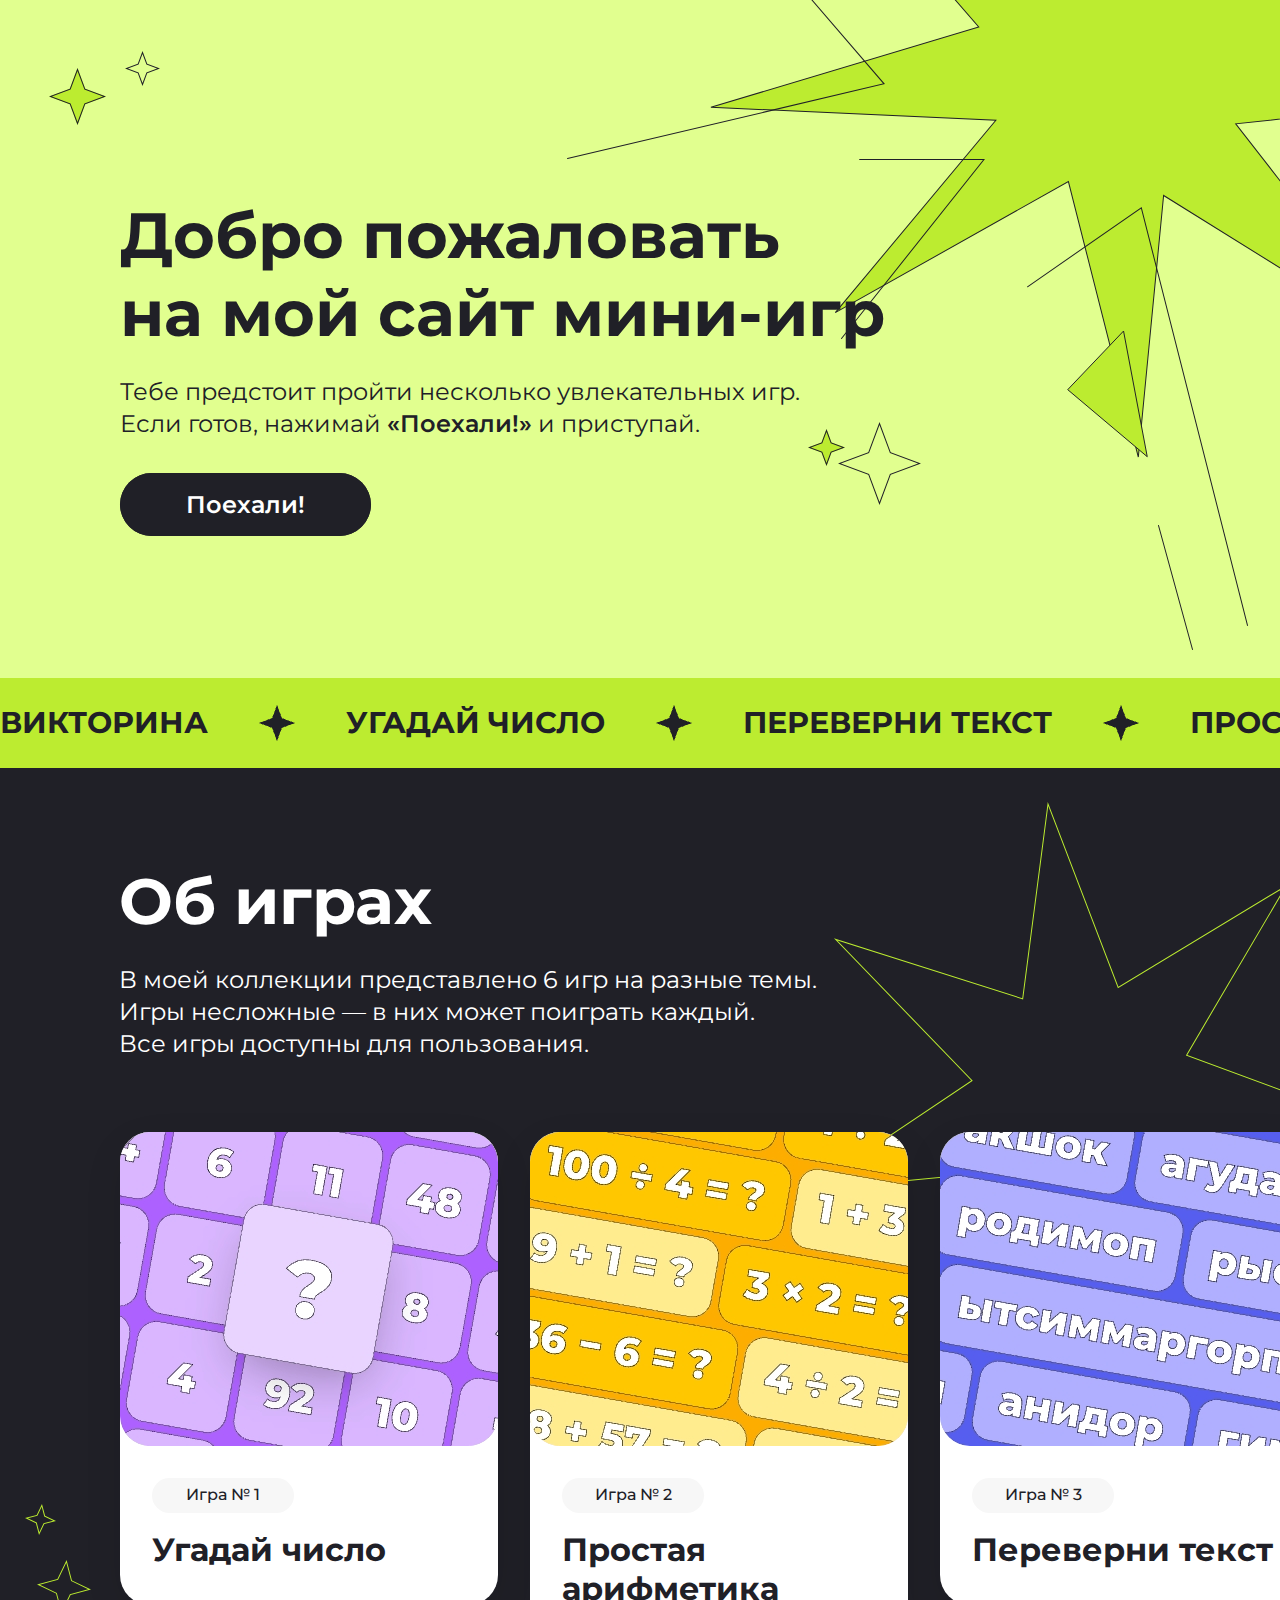
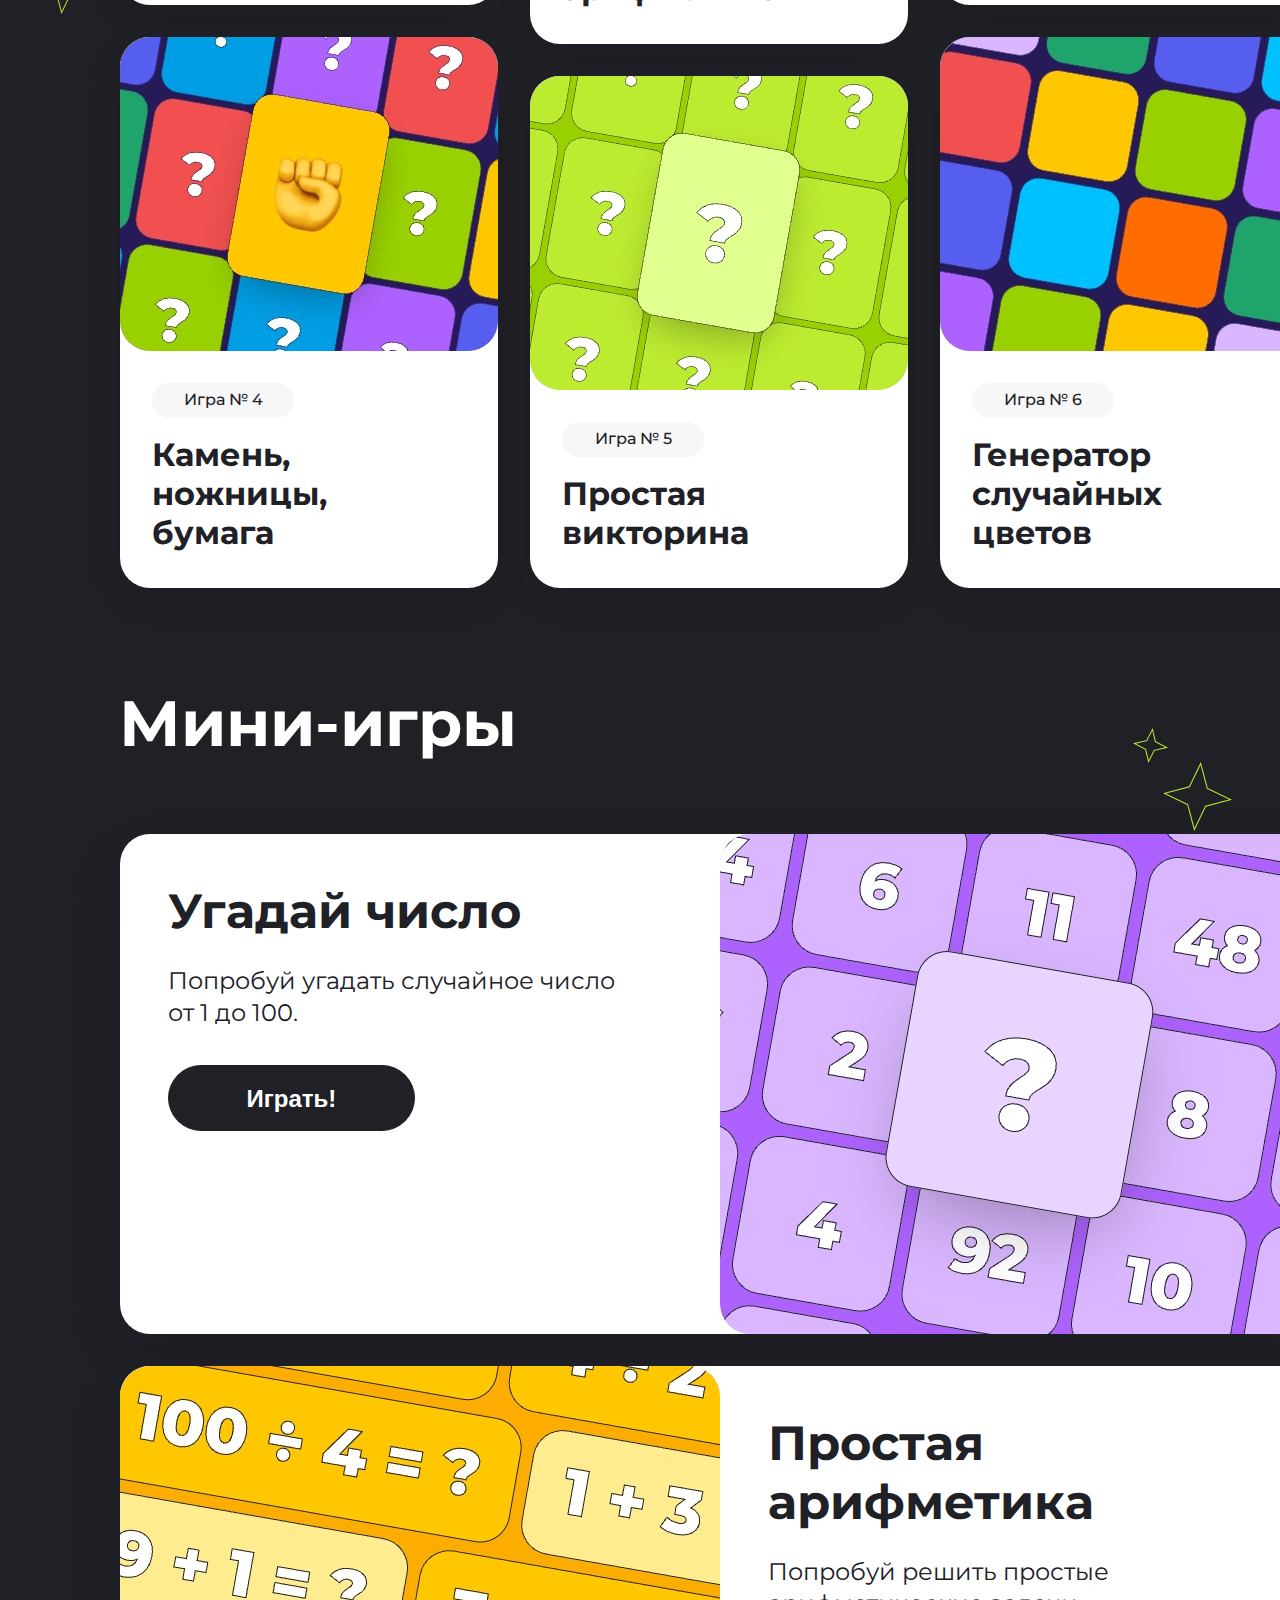
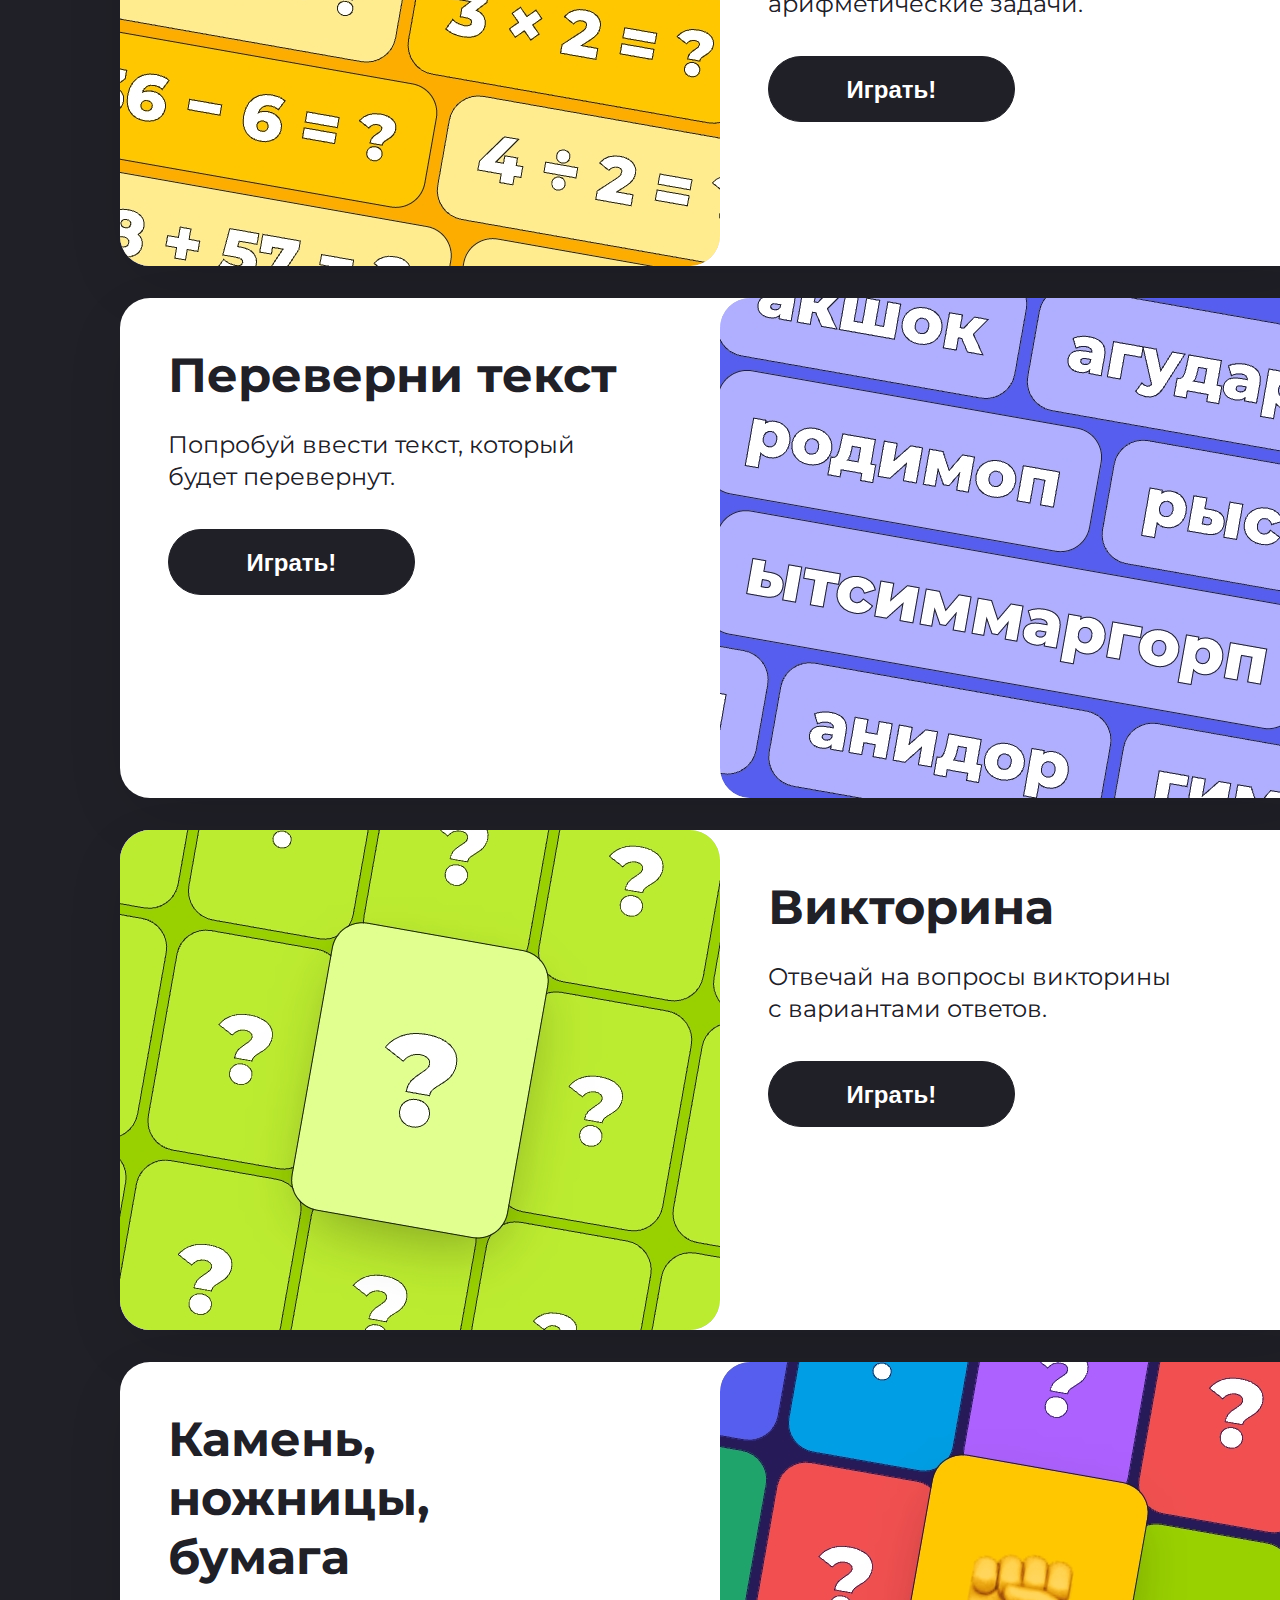
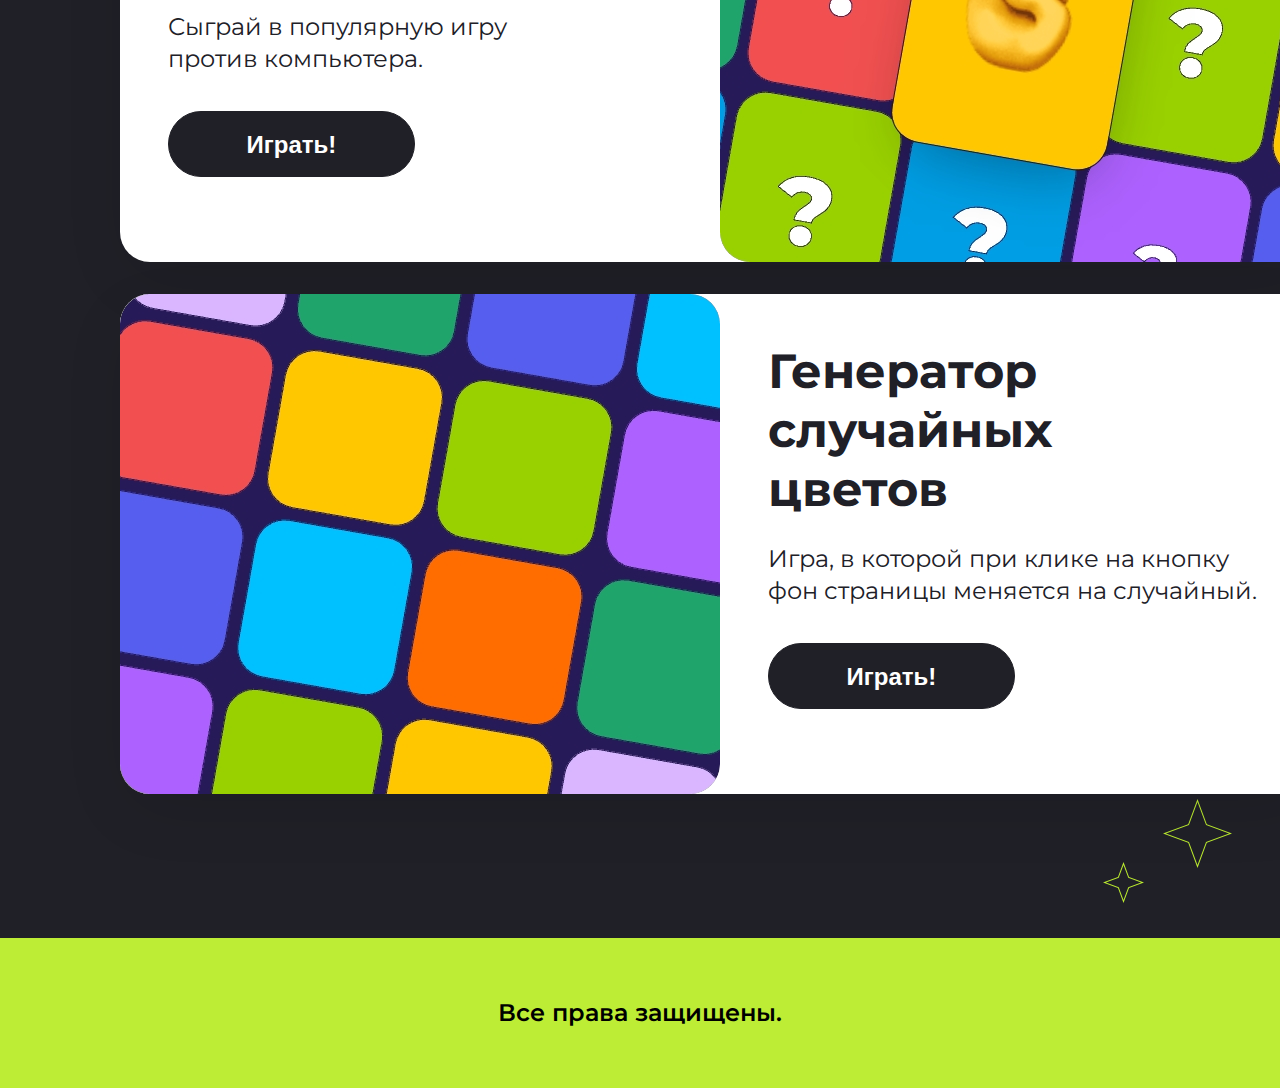
==== commit 797c06d7: "Correct coursework" ====
--- a/index.html
+++ b/index.html
@@ -4,7 +4,7 @@
 <head>
     <meta charset="UTF-8">
     <meta http-equiv="X-UA-Compatible" content="IE=edge">
-    <meta name="viewport" content="width=device-width, initial-scale=1.0">
+    <meta name="viewport" content="width=device-width, initial-scale=1.0, user-scalable=no, maximum-scale=1.0, minimum-scale=1.0">
     <link rel="preconnect" href="https://fonts.googleapis.com">
     <link rel="preconnect" href="https://fonts.gstatic.com" crossorigin>
     <link href="https://fonts.googleapis.com/css2?family=Montserrat:ital,wght@0,100..900;1,100..900&display=swap" rel="stylesheet">
@@ -78,14 +78,14 @@
                     </a>
                 </div>
                 <div class="about-games__inflex">
-                    <a href="#простаяарифметика" class="about-games__card big">
+                    <a href="#простаяарифметика" class="about-games__card big1">
                         <img class="about-games__pict" src="./img/Simplemath.jpeg" alt="">
                         <div class="about-games__low">
                             <p class="about-games__number">Игра № 2</p>
                             <Strong class="about-games__guess">Простая <br> арифметика</Strong>
                         </div>
                     </a>
-                    <a href="#простаявикторина" class="about-games__card">
+                    <a href="#простаявикторина" class="about-games__card big1">
                         <img class="about-games__pict" src="./img/Simplequiz.jpeg" alt="">
                         <div class="about-games__low">
                             <p class="about-games__number">Игра № 5</p>
--- a/style.css
+++ b/style.css
@@ -1,6 +1,10 @@
 * {
   margin: 0;
   padding: 0;
+}
+
+html {
+  scroll-behavior: smooth;
 }
 
 body {
@@ -93,7 +97,7 @@
   flex-direction: row;
   align-items: center;
   gap: 51px;
-  animation: moveLeft 100s infinite;
+  animation: moveLeft 30s infinite;
 }
 .head__multibackground {
   background-image: url(./img/Star\ 3.svg), url(./img/Star\ 2.svg), url(./img/Vector\ 4780.svg), url(./img/Vector\ 4781.svg), url(./img/Star\ 5.svg), url(./img/Star\ 4.svg), url(./img/Vector\ 4791.svg), url(./img/Vector\ 4788.svg), url(./img/Vector\ 4782.svg), url(./img/Vector\ \(5\).svg);
@@ -162,6 +166,7 @@
 }
 .about-games__card:hover {
   transform: scale(1.1);
+  transition-duration: 3s;
 }
 .about-games__pict {
   border-radius: 30px;
@@ -204,6 +209,10 @@
 
 .big {
   height: 551px;
+}
+
+.big1 {
+  height: 512px;
 }
 
 .mini-games {
@@ -359,6 +368,20 @@
     background-position: -1000% -8000%, -10004% -100011%, -300059% -97771%, -72636374% -7377232%, -88465% -7467667%, -47477470% -37363671%, -37373793% -3837395%, -383889% -383860%, -282897% -383880%, 155% -2200%, 10% 13%, 24% 9%, 168% -20%, 72% 90%, 82% 95%;
     background-repeat: no-repeat, no-repeat, no-repeat, no-repeat, no-repeat, no-repeat, no-repeat, no-repeat, no-repeat, no-repeat, no-repeat, no-repeat, no-repeat, no-repeat, no-repeat;
   }
+  .head__animation {
+    animation: moveLeft 20s infinite;
+  }
+  @keyframes moveLeft {
+    0% {
+      transform: translateX(-100%);
+    }
+    50% {
+      transform: translateX(0%);
+    }
+    100% {
+      transform: translateX(-100%);
+    }
+  }
   .about-games {
     display: none;
   }
@@ -408,6 +431,9 @@
     padding-left: 16px;
     padding-right: 16px;
   }
+  .footer {
+    width: 100%;
+  }
   .footer__text {
     height: 100px;
     font-size: 16px;
